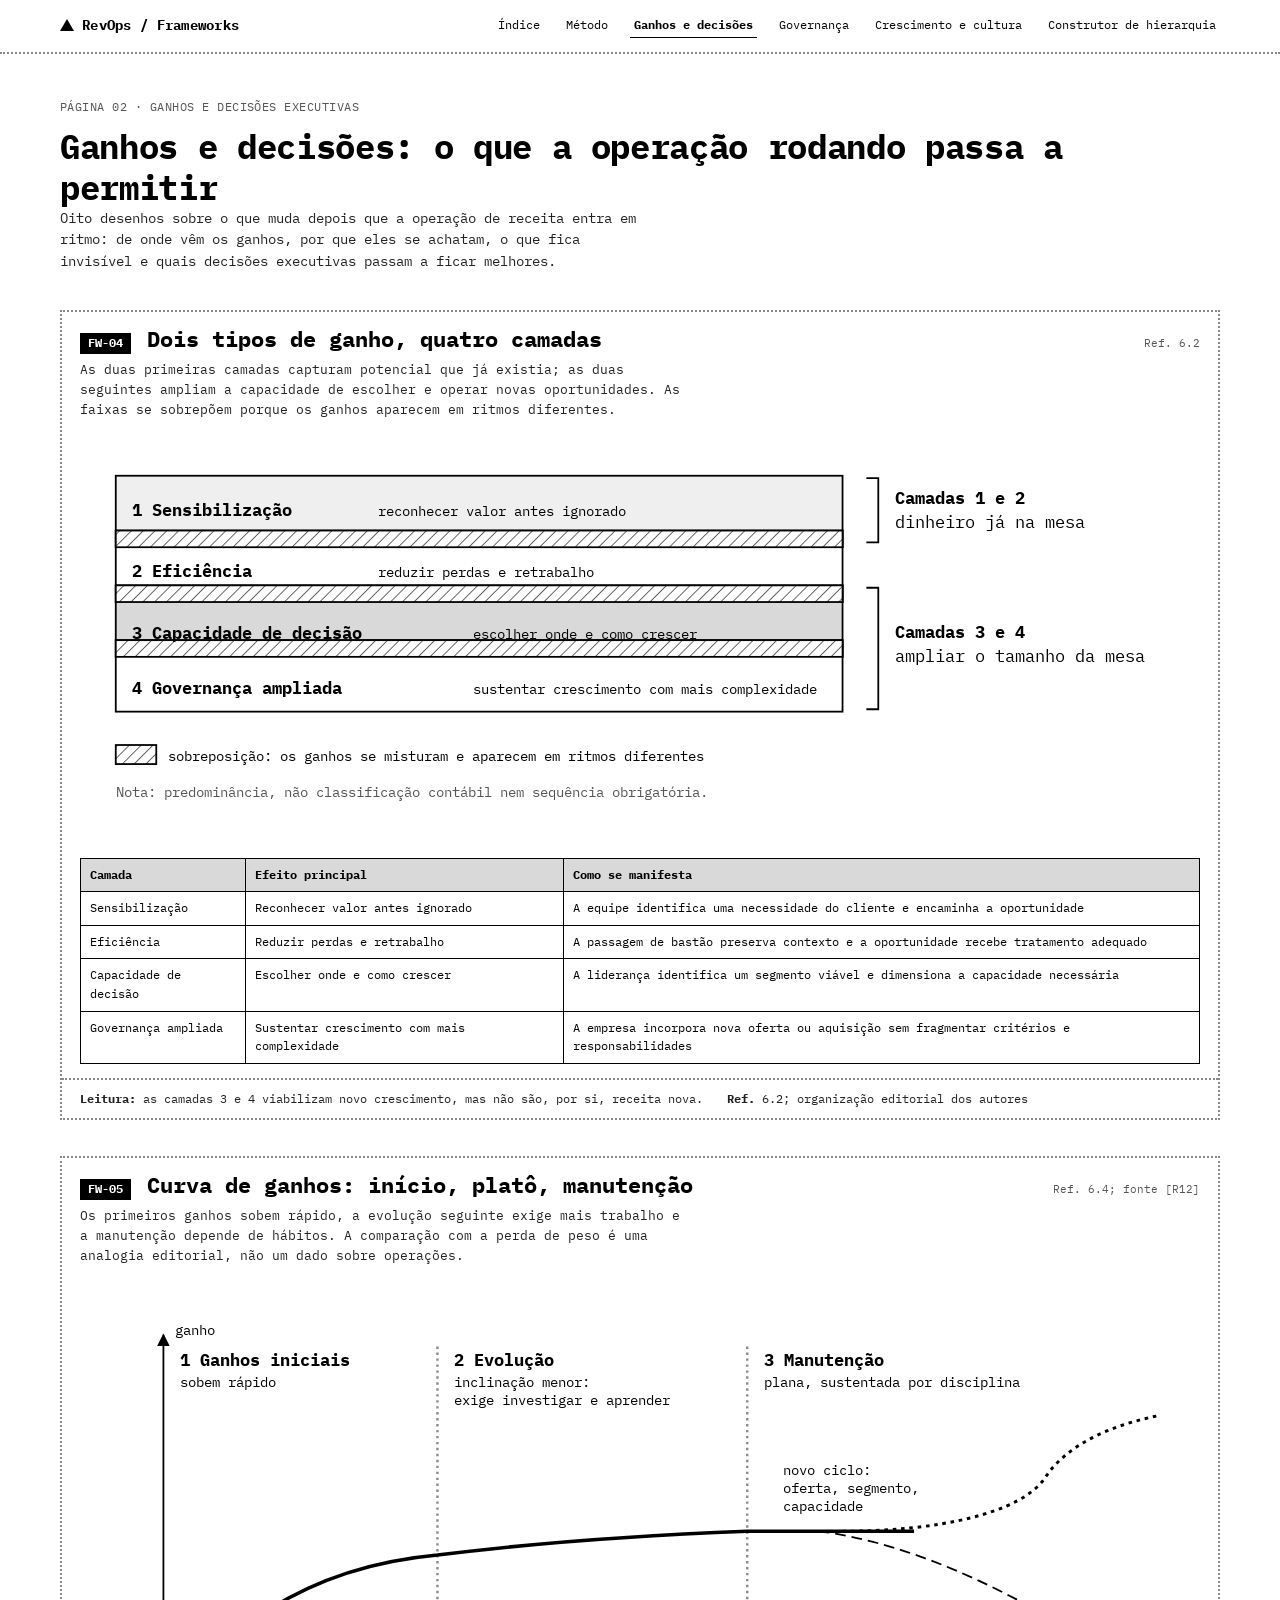
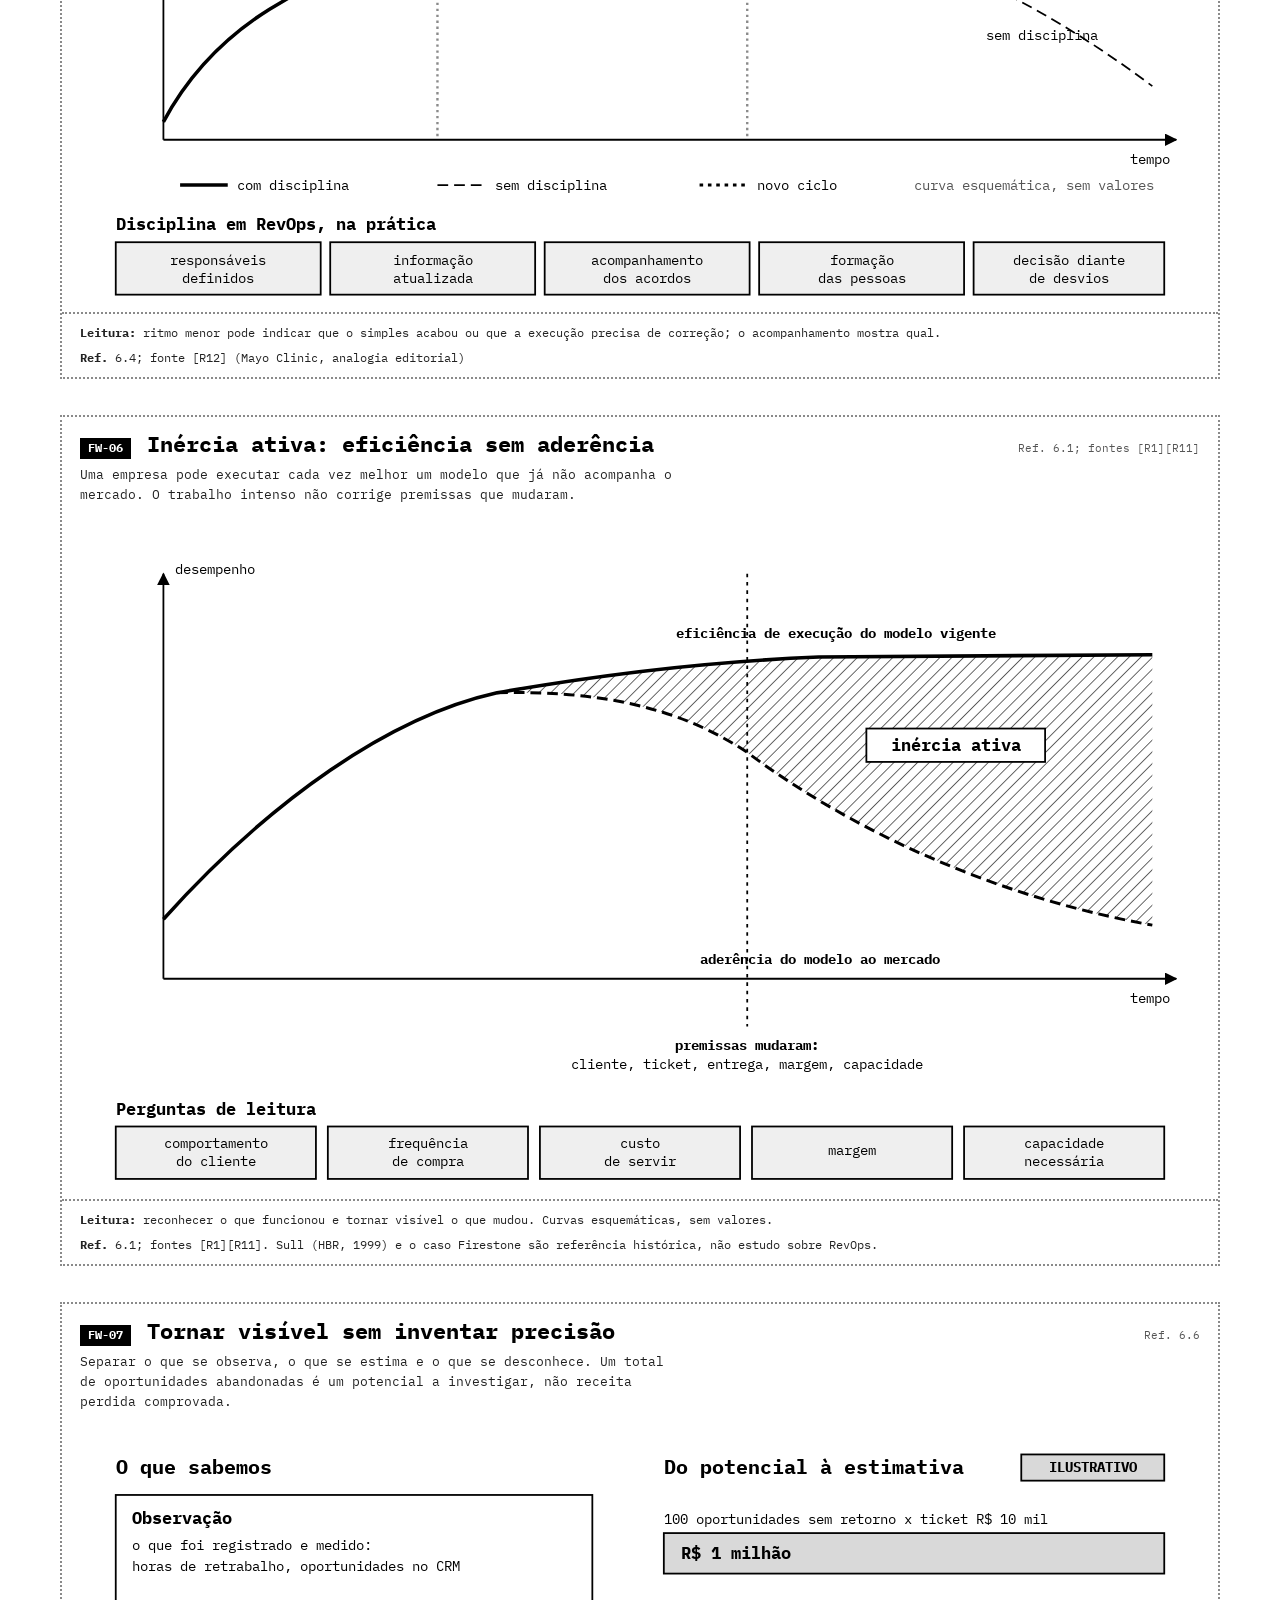
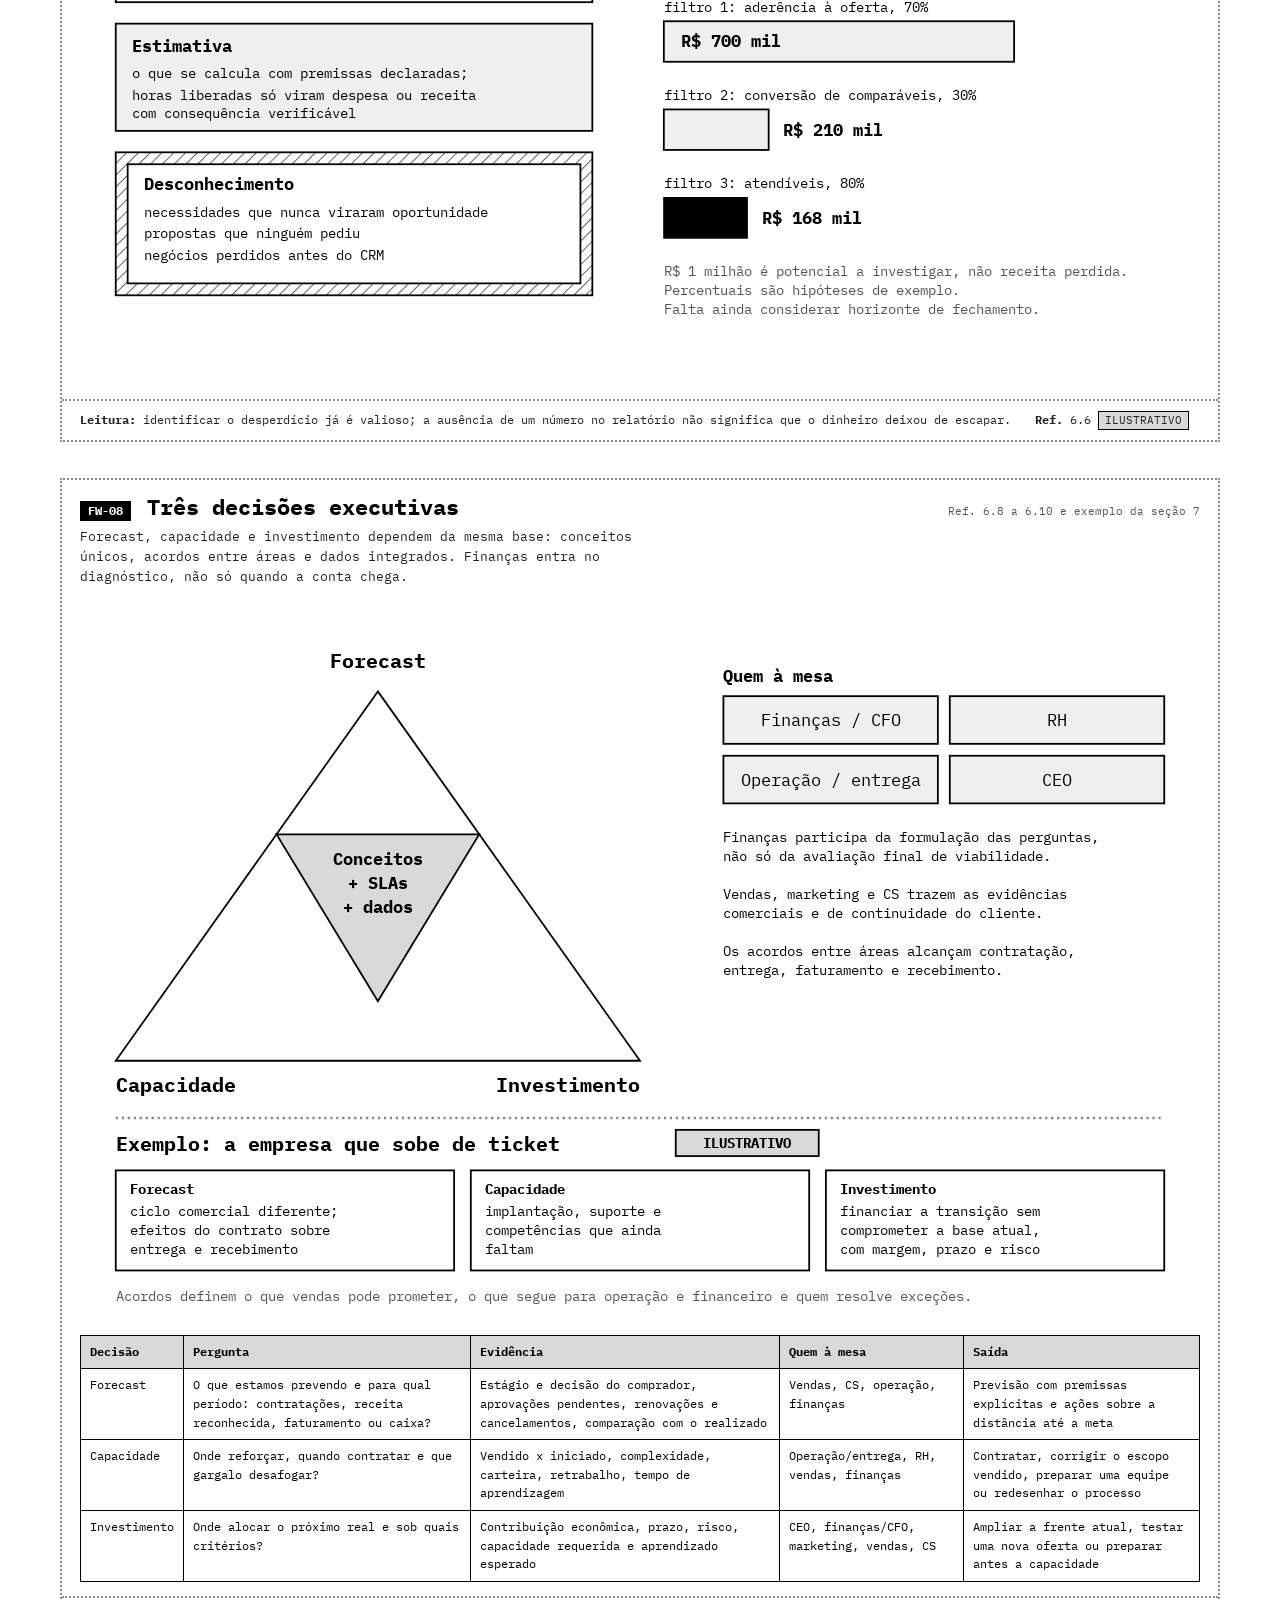
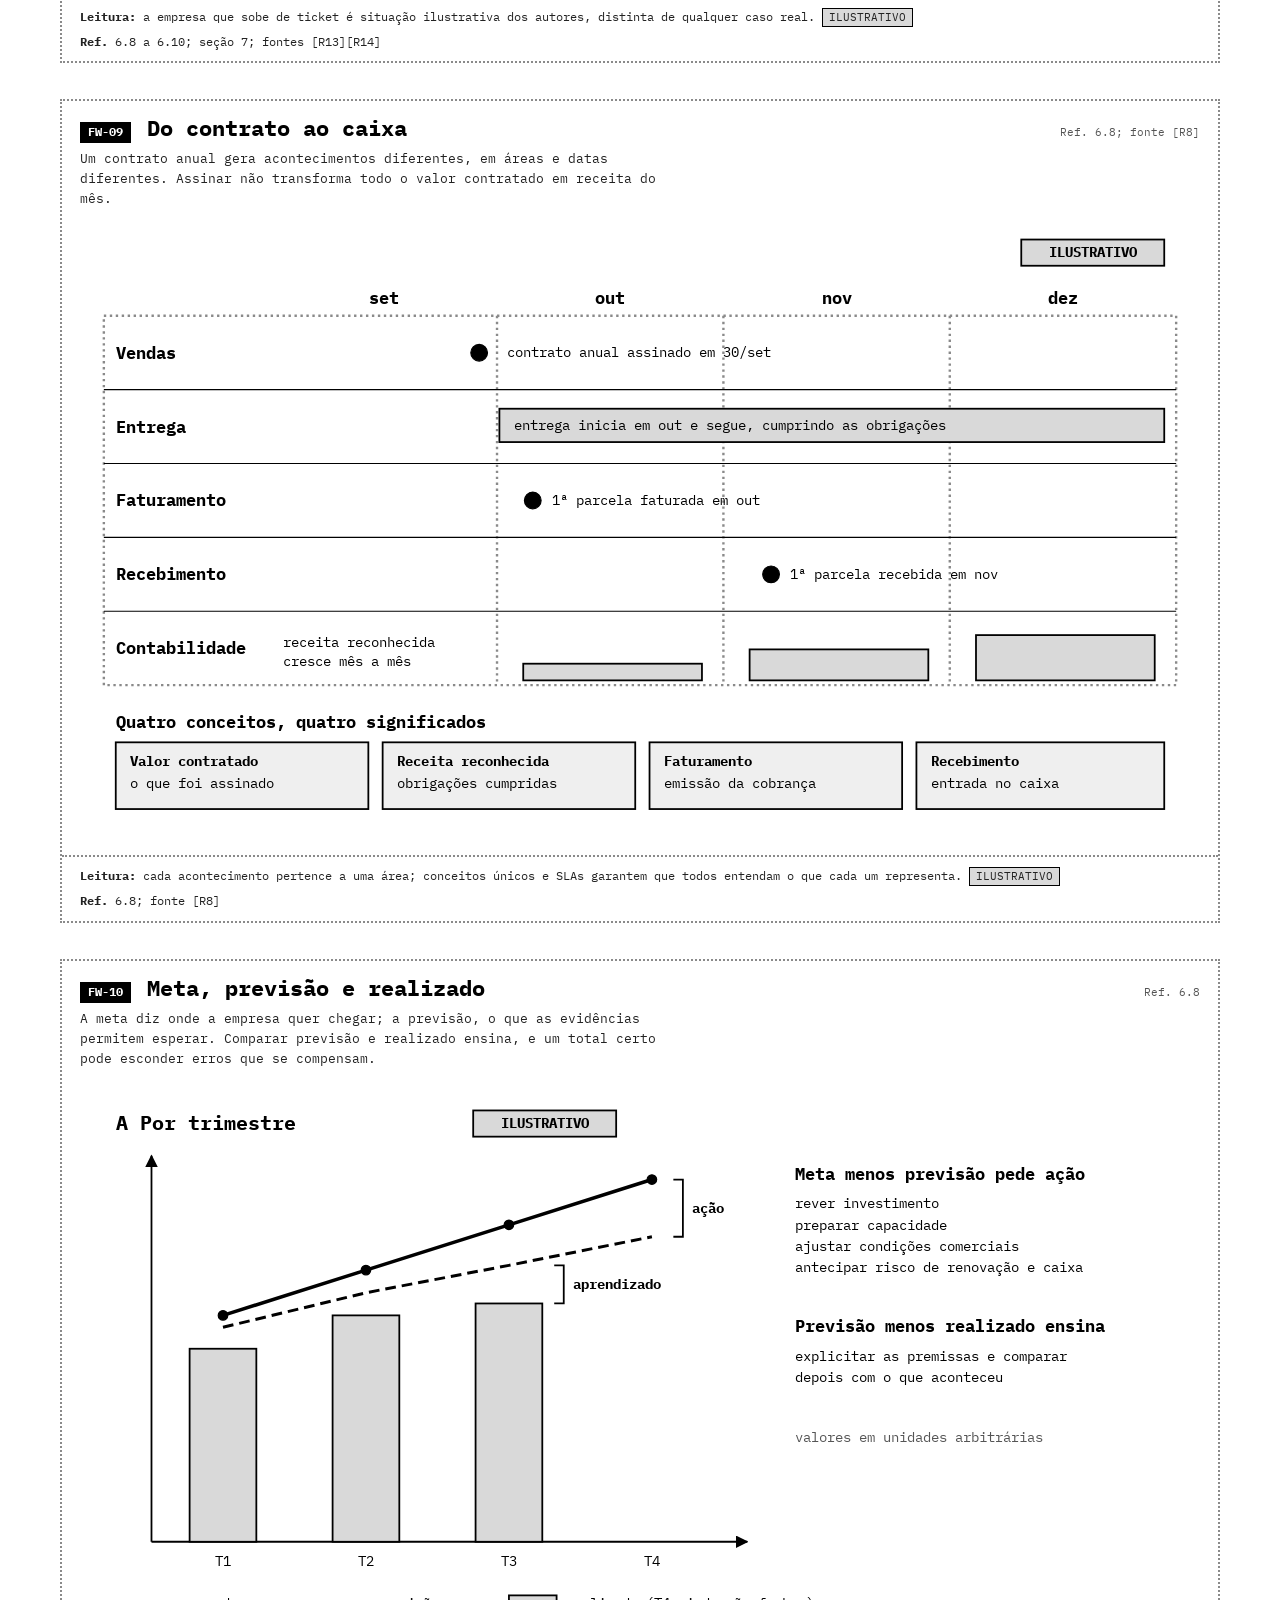
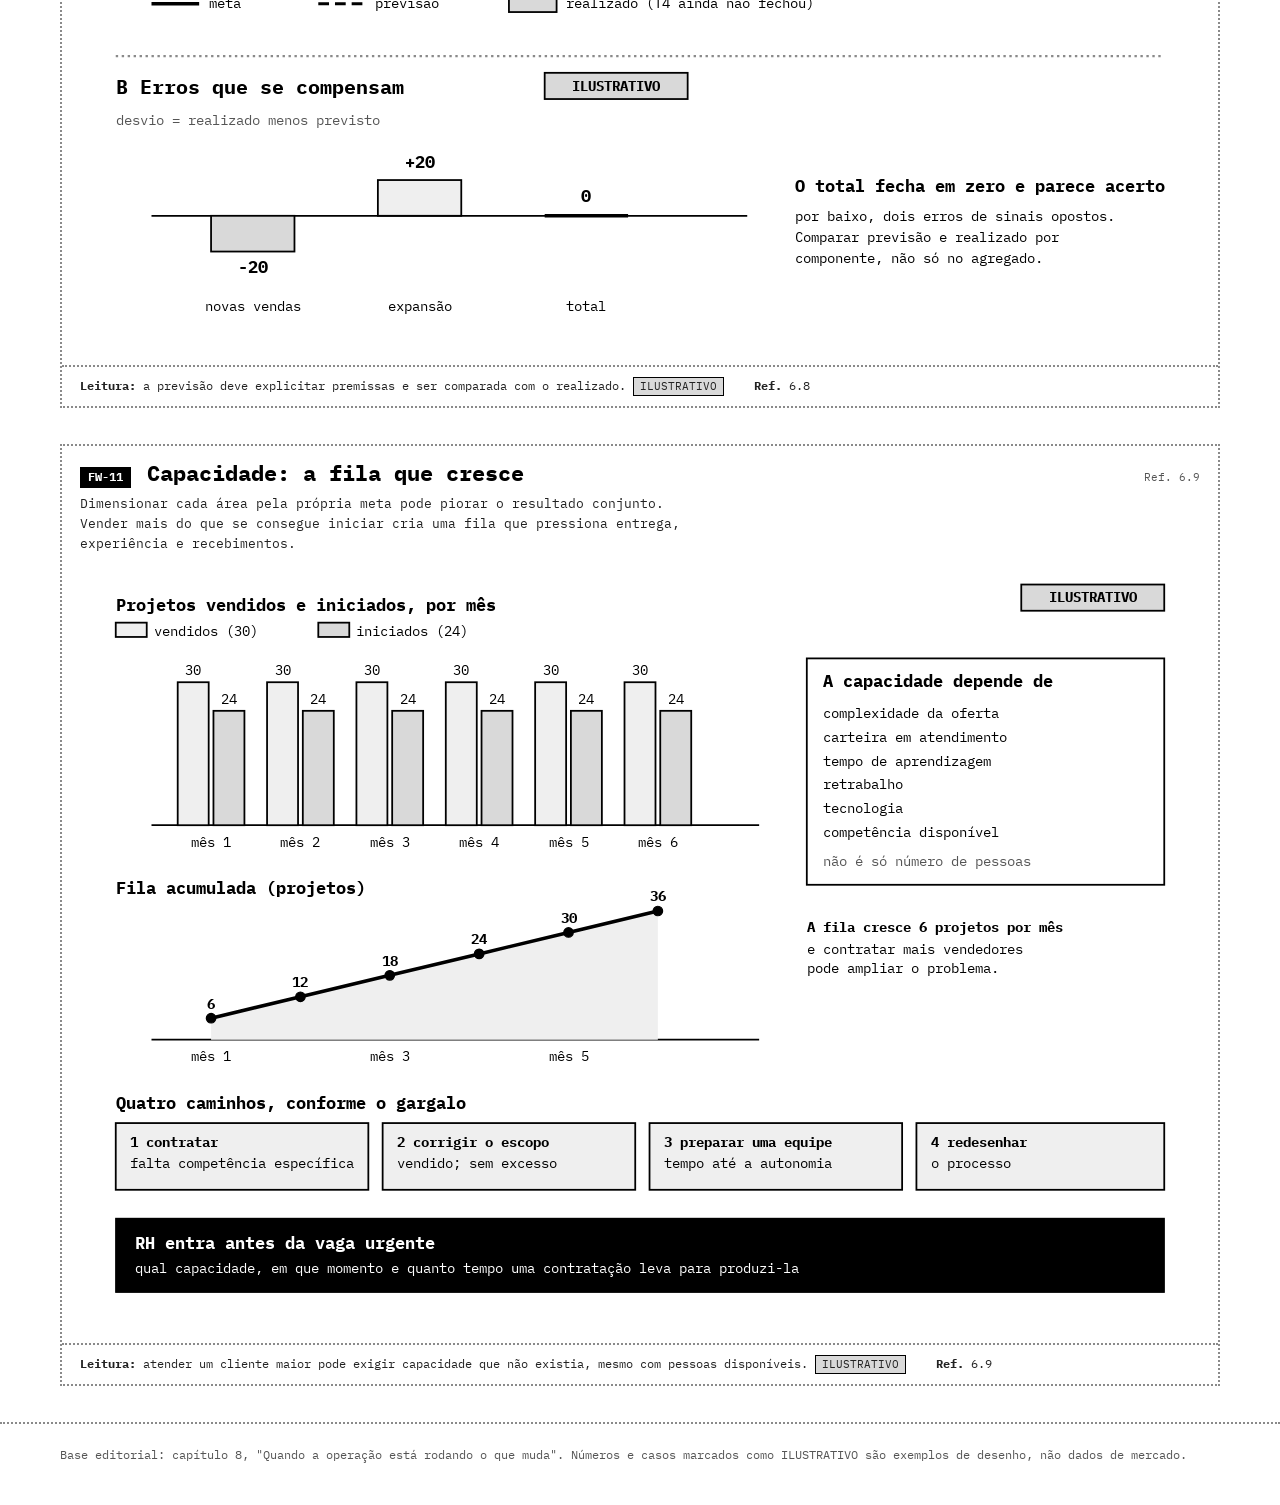
==== ganhos-e-decisoes.html @ c37ae8aa "Atualiza pagina de crescimento e cultura (WIP) Co-Authored-By: Claude Sonnet 5.5 <noreply@anthropic." ====
<!doctype html>
<html lang="pt-BR">
<head>
<meta charset="utf-8">
<meta name="viewport" content="width=device-width,initial-scale=1">
<title>Ganhos e decisões</title>
<link rel="preconnect" href="https://fonts.googleapis.com">
<link href="https://fonts.googleapis.com/css2?family=IBM+Plex+Mono:wght@400;700&display=swap" rel="stylesheet">
<link rel="stylesheet" href="assets/ds.css">
</head>
<body>
<main class="wrap">
  <section class="hero">
    <div class="kicker">PÁGINA 02 · GANHOS E DECISÕES EXECUTIVAS</div>
    <h1>Ganhos e decisões: o que a operação rodando passa a permitir</h1>
    <p>Oito desenhos sobre o que muda depois que a operação de receita entra em ritmo: de onde vêm os ganhos, por que eles se achatam, o que fica invisível e quais decisões executivas passam a ficar melhores.</p>
  </section>

  <!-- FW-04 -->
  <article class="sheet" id="fw-04">
    <header><span class="code">FW-04</span><h2>Dois tipos de ganho, quatro camadas</h2><span class="src">Ref. 6.2</span></header>
    <p class="lede">As duas primeiras camadas capturam potencial que já existia; as duas seguintes ampliam a capacidade de escolher e operar novas oportunidades. As faixas se sobrepõem porque os ganhos aparecem em ritmos diferentes.</p>
    <div class="fig">
<svg viewBox="0 0 940 340" role="img" aria-label="Quatro faixas horizontais parcialmente sobrepostas: sensibilização, eficiência, capacidade de decisão e governança ampliada, agrupadas em dinheiro já na mesa e ampliar o tamanho da mesa">
  <!-- faixas -->
  <rect class="fl2" x="30" y="30" width="610" height="60"/>
  <rect class="fp" x="30" y="76" width="610" height="60"/>
  <rect class="fl" x="30" y="122" width="610" height="60"/>
  <rect class="fp" x="30" y="168" width="610" height="60"/>
  <!-- sobreposicoes hachuradas -->
  <rect class="fh" x="30" y="76" width="610" height="14"/>
  <rect class="fh" x="30" y="122" width="610" height="14"/>
  <rect class="fh" x="30" y="168" width="610" height="14"/>
  <!-- textos -->
  <text class="t tb" x="44" y="64">1 Sensibilização</text>
  <text class="ts" x="250" y="64">reconhecer valor antes ignorado</text>
  <text class="t tb" x="44" y="115">2 Eficiência</text>
  <text class="ts" x="250" y="115">reduzir perdas e retrabalho</text>
  <text class="t tb" x="44" y="167">3 Capacidade de decisão</text>
  <text class="ts" x="250" y="167" style="display:none"></text>
  <text class="ts" x="44" y="167" style="display:none"></text>
  <text class="t tb" x="44" y="213">4 Governança ampliada</text>
  <!-- descricoes 3 e 4 em segunda coluna -->
  <text class="ts" x="330" y="167">escolher onde e como crescer</text>
  <text class="ts" x="330" y="213">sustentar crescimento com mais complexidade</text>
  <!-- chaves -->
  <path class="ln" d="M660 32 L670 32 L670 86 L660 86"/>
  <text class="t tb" x="684" y="54">Camadas 1 e 2</text>
  <text class="t" x="684" y="74">dinheiro já na mesa</text>
  <path class="ln" d="M660 124 L670 124 L670 226 L660 226"/>
  <text class="t tb" x="684" y="166">Camadas 3 e 4</text>
  <text class="t" x="684" y="186">ampliar o tamanho da mesa</text>
  <!-- legenda -->
  <rect class="fh" x="30" y="256" width="34" height="16"/>
  <text class="ts" x="74" y="269">sobreposição: os ganhos se misturam e aparecem em ritmos diferentes</text>
  <text class="ts tm" x="30" y="300">Nota: predominância, não classificação contábil nem sequência obrigatória.</text>
</svg>
    </div>
    <div class="tbl">
      <table class="spec">
        <tr><th>Camada</th><th>Efeito principal</th><th>Como se manifesta</th></tr>
        <tr><td>Sensibilização</td><td>Reconhecer valor antes ignorado</td><td>A equipe identifica uma necessidade do cliente e encaminha a oportunidade</td></tr>
        <tr><td>Eficiência</td><td>Reduzir perdas e retrabalho</td><td>A passagem de bastão preserva contexto e a oportunidade recebe tratamento adequado</td></tr>
        <tr><td>Capacidade de decisão</td><td>Escolher onde e como crescer</td><td>A liderança identifica um segmento viável e dimensiona a capacidade necessária</td></tr>
        <tr><td>Governança ampliada</td><td>Sustentar crescimento com mais complexidade</td><td>A empresa incorpora nova oferta ou aquisição sem fragmentar critérios e responsabilidades</td></tr>
      </table>
    </div>
    <footer><span><b>Leitura:</b> as camadas 3 e 4 viabilizam novo crescimento, mas não são, por si, receita nova.</span><span><b>Ref.</b> 6.2; organização editorial dos autores</span></footer>
  </article>

  <!-- FW-05 -->
  <article class="sheet" id="fw-05">
    <header><span class="code">FW-05</span><h2>Curva de ganhos: início, platô, manutenção</h2><span class="src">Ref. 6.4; fonte [R12]</span></header>
    <p class="lede">Os primeiros ganhos sobem rápido, a evolução seguinte exige mais trabalho e a manutenção depende de hábitos. A comparação com a perda de peso é uma analogia editorial, não um dado sobre operações.</p>
    <div class="fig">
<svg viewBox="0 0 940 520" role="img" aria-label="Curva de ganhos em três zonas: ganhos iniciais sobem rápido, evolução com inclinação menor e manutenção plana; linha tracejada de queda sem disciplina e curva pontilhada de novo ciclo">
  <!-- eixos -->
  <path class="ln" d="M70 380 L70 40" marker-end="url(#ah)"/>
  <path class="ln" d="M70 380 L920 380" marker-end="url(#ah)"/>
  <text class="ts" x="80" y="40">ganho</text>
  <text class="ts" x="915" y="400" text-anchor="end">tempo</text>
  <!-- zonas -->
  <line class="lg" x1="300" y1="50" x2="300" y2="380"/>
  <line class="lg" x1="560" y1="50" x2="560" y2="380"/>
  <text class="t tb" x="84" y="66">1 Ganhos iniciais</text>
  <text class="ts" x="84" y="84">sobem rápido</text>
  <text class="t tb" x="314" y="66">2 Evolução</text>
  <text class="ts" x="314" y="84">inclinação menor:</text>
  <text class="ts" x="314" y="99">exige investigar e aprender</text>
  <text class="t tb" x="574" y="66">3 Manutenção</text>
  <text class="ts" x="574" y="84">plana, sustentada por disciplina</text>
  <!-- curva principal -->
  <path class="lb" d="M70 365 C110 290 190 235 300 225 C380 215 480 208 560 205 L700 205"/>
  <!-- sem disciplina -->
  <path class="ln" style="stroke-dasharray:9 5" d="M620 205 C700 215 800 260 900 335"/>
  <text class="ts" x="760" y="296">sem disciplina</text>
  <!-- novo ciclo -->
  <path class="ld" style="stroke-width:2.5" d="M640 205 C720 205 790 190 810 160 C830 130 870 115 905 108"/>
  <text class="ts" x="590" y="158">novo ciclo:</text>
  <text class="ts" x="590" y="173">oferta, segmento,</text>
  <text class="ts" x="590" y="188">capacidade</text>
  <!-- legenda tracos -->
  <line class="lb" x1="84" y1="418" x2="124" y2="418"/><text class="ts" x="132" y="422">com disciplina</text>
  <line class="ln" style="stroke-dasharray:9 5" x1="300" y1="418" x2="340" y2="418"/><text class="ts" x="348" y="422">sem disciplina</text>
  <line class="ld" style="stroke-width:2.5" x1="520" y1="418" x2="560" y2="418"/><text class="ts" x="568" y="422">novo ciclo</text>
  <text class="ts tm" x="700" y="422">curva esquemática, sem valores</text>
  <!-- disciplina -->
  <text class="t tb" x="30" y="456">Disciplina em RevOps, na prática</text>
  <rect class="fl2" x="30" y="466" width="172" height="44"/>
  <text class="ts" x="116" y="485" text-anchor="middle">responsáveis</text><text class="ts" x="116" y="500" text-anchor="middle">definidos</text>
  <rect class="fl2" x="210" y="466" width="172" height="44"/>
  <text class="ts" x="296" y="485" text-anchor="middle">informação</text><text class="ts" x="296" y="500" text-anchor="middle">atualizada</text>
  <rect class="fl2" x="390" y="466" width="172" height="44"/>
  <text class="ts" x="476" y="485" text-anchor="middle">acompanhamento</text><text class="ts" x="476" y="500" text-anchor="middle">dos acordos</text>
  <rect class="fl2" x="570" y="466" width="172" height="44"/>
  <text class="ts" x="656" y="485" text-anchor="middle">formação</text><text class="ts" x="656" y="500" text-anchor="middle">das pessoas</text>
  <rect class="fl2" x="750" y="466" width="160" height="44"/>
  <text class="ts" x="830" y="485" text-anchor="middle">decisão diante</text><text class="ts" x="830" y="500" text-anchor="middle">de desvios</text>
</svg>
    </div>
    <footer><span><b>Leitura:</b> ritmo menor pode indicar que o simples acabou ou que a execução precisa de correção; o acompanhamento mostra qual.</span><span><b>Ref.</b> 6.4; fonte [R12] (Mayo Clinic, analogia editorial)</span></footer>
  </article>

  <!-- FW-06 -->
  <article class="sheet" id="fw-06">
    <header><span class="code">FW-06</span><h2>Inércia ativa: eficiência sem aderência</h2><span class="src">Ref. 6.1; fontes [R1][R11]</span></header>
    <p class="lede">Uma empresa pode executar cada vez melhor um modelo que já não acompanha o mercado. O trabalho intenso não corrige premissas que mudaram.</p>
    <div class="fig">
<svg viewBox="0 0 940 560" role="img" aria-label="Duas curvas no tempo: eficiência de execução sobe e estabiliza, aderência ao mercado sobe e depois cai; a área entre elas, hachurada, é a inércia ativa">
  <path class="ln" d="M70 380 L70 40" marker-end="url(#ah)"/>
  <path class="ln" d="M70 380 L920 380" marker-end="url(#ah)"/>
  <text class="ts" x="80" y="40">desempenho</text>
  <text class="ts" x="915" y="400" text-anchor="end">tempo</text>
  <!-- area hachurada -->
  <path class="fh" style="stroke:none" d="M350 140 C430 126 520 114 620 110 L900 108 L900 335 C760 310 640 250 560 190 C500 150 430 138 350 140 Z"/>
  <!-- curvas -->
  <path class="lb" d="M70 330 C160 230 260 160 350 140 C430 126 520 114 620 110 L900 108"/>
  <path class="ln" style="stroke-dasharray:9 5;stroke-width:2.5" d="M350 140 C430 138 500 150 560 190 C640 250 760 310 900 335"/>
  <!-- rotulos -->
  <text class="ts tb" x="500" y="94">eficiência de execução do modelo vigente</text>
  <text class="ts tb" x="520" y="368">aderência do modelo ao mercado</text>
  <rect class="fp" x="660" y="170" width="150" height="28"/>
  <text class="t tb" x="735" y="189" text-anchor="middle">inércia ativa</text>
  <!-- marca -->
  <line class="ld" x1="560" y1="40" x2="560" y2="420"/>
  <text class="ts tb" x="560" y="440" text-anchor="middle">premissas mudaram:</text>
  <text class="ts" x="560" y="456" text-anchor="middle">cliente, ticket, entrega, margem, capacidade</text>
  <!-- perguntas -->
  <text class="t tb" x="30" y="494">Perguntas de leitura</text>
  <rect class="fl2" x="30" y="504" width="168" height="44"/>
  <text class="ts" x="114" y="522" text-anchor="middle">comportamento</text><text class="ts" x="114" y="537" text-anchor="middle">do cliente</text>
  <rect class="fl2" x="208" y="504" width="168" height="44"/>
  <text class="ts" x="292" y="522" text-anchor="middle">frequência</text><text class="ts" x="292" y="537" text-anchor="middle">de compra</text>
  <rect class="fl2" x="386" y="504" width="168" height="44"/>
  <text class="ts" x="470" y="522" text-anchor="middle">custo</text><text class="ts" x="470" y="537" text-anchor="middle">de servir</text>
  <rect class="fl2" x="564" y="504" width="168" height="44"/>
  <text class="ts" x="648" y="528" text-anchor="middle">margem</text>
  <rect class="fl2" x="742" y="504" width="168" height="44"/>
  <text class="ts" x="826" y="522" text-anchor="middle">capacidade</text><text class="ts" x="826" y="537" text-anchor="middle">necessária</text>
</svg>
    </div>
    <footer><span><b>Leitura:</b> reconhecer o que funcionou e tornar visível o que mudou. Curvas esquemáticas, sem valores.</span><span><b>Ref.</b> 6.1; fontes [R1][R11]. Sull (HBR, 1999) e o caso Firestone são referência histórica, não estudo sobre RevOps.</span></footer>
  </article>

  <!-- FW-07 -->
  <article class="sheet" id="fw-07">
    <header><span class="code">FW-07</span><h2>Tornar visível sem inventar precisão</h2><span class="src">Ref. 6.6</span></header>
    <p class="lede">Separar o que se observa, o que se estima e o que se desconhece. Um total de oportunidades abandonadas é um potencial a investigar, não receita perdida comprovada.</p>
    <div class="fig">
<svg viewBox="0 0 940 470" role="img" aria-label="Três blocos: observação, estimativa e desconhecimento hachurado; ao lado, funil ilustrativo de R$ 1 milhão a R$ 168 mil com três filtros">
  <text class="tt" x="30" y="34">O que sabemos</text>
  <rect class="fp" x="30" y="52" width="400" height="90"/>
  <text class="t tb" x="44" y="76">Observação</text>
  <text class="ts" x="44" y="98">o que foi registrado e medido:</text>
  <text class="ts" x="44" y="116">horas de retrabalho, oportunidades no CRM</text>
  <rect class="fl2" x="30" y="160" width="400" height="90"/>
  <text class="t tb" x="44" y="184">Estimativa</text>
  <text class="ts" x="44" y="206">o que se calcula com premissas declaradas;</text>
  <text class="ts" x="44" y="224">horas liberadas só viram despesa ou receita</text>
  <text class="ts" x="44" y="239">com consequência verificável</text>
  <rect class="fh" x="30" y="268" width="400" height="120"/>
  <rect class="fp" x="40" y="278" width="380" height="100"/>
  <text class="t tb" x="54" y="300">Desconhecimento</text>
  <text class="ts" x="54" y="322">necessidades que nunca viraram oportunidade</text>
  <text class="ts" x="54" y="340">propostas que ninguém pediu</text>
  <text class="ts" x="54" y="358">negócios perdidos antes do CRM</text>
  <!-- funil -->
  <text class="tt" x="490" y="34">Do potencial à estimativa</text>
  <rect class="fl" x="790" y="18" width="120" height="22"/>
  <text class="ts tb" x="850" y="33" text-anchor="middle">ILUSTRATIVO</text>
  <text class="ts" x="490" y="76">100 oportunidades sem retorno x ticket R$ 10 mil</text>
  <rect class="fl" x="490" y="84" width="420" height="34"/>
  <text class="t tb" x="504" y="106">R$ 1 milhão</text>
  <text class="ts" x="490" y="150">filtro 1: aderência à oferta, 70%</text>
  <rect class="fl2" x="490" y="158" width="294" height="34"/>
  <text class="t tb" x="504" y="180">R$ 700 mil</text>
  <text class="ts" x="490" y="224">filtro 2: conversão de comparáveis, 30%</text>
  <rect class="fl2" x="490" y="232" width="88" height="34"/>
  <text class="t tb" x="590" y="254">R$ 210 mil</text>
  <text class="ts" x="490" y="298">filtro 3: atendíveis, 80%</text>
  <rect class="fk" x="490" y="306" width="70" height="34"/>
  <text class="t tb" x="572" y="328">R$ 168 mil</text>
  <text class="ts tm" x="490" y="372">R$ 1 milhão é potencial a investigar, não receita perdida.</text>
  <text class="ts tm" x="490" y="388">Percentuais são hipóteses de exemplo.</text>
  <text class="ts tm" x="490" y="404">Falta ainda considerar horizonte de fechamento.</text>
</svg>
    </div>
    <footer><span><b>Leitura:</b> identificar o desperdício já é valioso; a ausência de um número no relatório não significa que o dinheiro deixou de escapar.</span><span><b>Ref.</b> 6.6 <span class="tag fill">ILUSTRATIVO</span></span></footer>
  </article>

  <!-- FW-08 -->
  <article class="sheet" id="fw-08">
    <header><span class="code">FW-08</span><h2>Três decisões executivas</h2><span class="src">Ref. 6.8 a 6.10 e exemplo da seção 7</span></header>
    <p class="lede">Forecast, capacidade e investimento dependem da mesma base: conceitos únicos, acordos entre áreas e dados integrados. Finanças entra no diagnóstico, não só quando a conta chega.</p>
    <div class="fig">
<svg viewBox="0 0 940 600" role="img" aria-label="Triângulo com vértices Forecast, Capacidade e Investimento, triângulo invertido central Conceitos, SLAs e dados; quem à mesa; exemplo ilustrativo de empresa que sobe de ticket">
  <polygon class="fp" points="250,70 30,380 470,380"/>
  <polygon class="fl" points="165,190 335,190 250,330"/>
  <text class="t tb" x="250" y="216" text-anchor="middle">Conceitos</text>
  <text class="t tb" x="250" y="236" text-anchor="middle">+ SLAs</text>
  <text class="t tb" x="250" y="256" text-anchor="middle">+ dados</text>
  <text class="tt" x="250" y="50" text-anchor="middle">Forecast</text>
  <text class="tt" x="30" y="406">Capacidade</text>
  <text class="tt" x="470" y="406" text-anchor="end">Investimento</text>
  <!-- quem a mesa -->
  <text class="t tb" x="540" y="62">Quem à mesa</text>
  <rect class="fl2" x="540" y="74" width="180" height="40"/>
  <text class="t" x="630" y="99" text-anchor="middle">Finanças / CFO</text>
  <rect class="fl2" x="730" y="74" width="180" height="40"/>
  <text class="t" x="820" y="99" text-anchor="middle">RH</text>
  <rect class="fl2" x="540" y="124" width="180" height="40"/>
  <text class="t" x="630" y="149" text-anchor="middle">Operação / entrega</text>
  <rect class="fl2" x="730" y="124" width="180" height="40"/>
  <text class="t" x="820" y="149" text-anchor="middle">CEO</text>
  <text class="ts" x="540" y="196">Finanças participa da formulação das perguntas,</text>
  <text class="ts" x="540" y="212">não só da avaliação final de viabilidade.</text>
  <text class="ts" x="540" y="244">Vendas, marketing e CS trazem as evidências</text>
  <text class="ts" x="540" y="260">comerciais e de continuidade do cliente.</text>
  <text class="ts" x="540" y="292">Os acordos entre áreas alcançam contratação,</text>
  <text class="ts" x="540" y="308">entrega, faturamento e recebimento.</text>
  <!-- exemplo -->
  <line class="lg" x1="30" y1="428" x2="910" y2="428"/>
  <text class="tt" x="30" y="456">Exemplo: a empresa que sobe de ticket</text>
  <rect class="fl" x="500" y="438" width="120" height="22"/>
  <text class="ts tb" x="560" y="453" text-anchor="middle">ILUSTRATIVO</text>
  <rect class="fp" x="30" y="472" width="284" height="84"/>
  <text class="ts tb" x="42" y="492">Forecast</text>
  <text class="ts" x="42" y="510">ciclo comercial diferente;</text>
  <text class="ts" x="42" y="526">efeitos do contrato sobre</text>
  <text class="ts" x="42" y="542">entrega e recebimento</text>
  <rect class="fp" x="328" y="472" width="284" height="84"/>
  <text class="ts tb" x="340" y="492">Capacidade</text>
  <text class="ts" x="340" y="510">implantação, suporte e</text>
  <text class="ts" x="340" y="526">competências que ainda</text>
  <text class="ts" x="340" y="542">faltam</text>
  <rect class="fp" x="626" y="472" width="284" height="84"/>
  <text class="ts tb" x="638" y="492">Investimento</text>
  <text class="ts" x="638" y="510">financiar a transição sem</text>
  <text class="ts" x="638" y="526">comprometer a base atual,</text>
  <text class="ts" x="638" y="542">com margem, prazo e risco</text>
  <text class="ts tm" x="30" y="582">Acordos definem o que vendas pode prometer, o que segue para operação e financeiro e quem resolve exceções.</text>
</svg>
    </div>
    <div class="tbl">
      <table class="spec">
        <tr><th>Decisão</th><th>Pergunta</th><th>Evidência</th><th>Quem à mesa</th><th>Saída</th></tr>
        <tr><td>Forecast</td><td>O que estamos prevendo e para qual período: contratações, receita reconhecida, faturamento ou caixa?</td><td>Estágio e decisão do comprador, aprovações pendentes, renovações e cancelamentos, comparação com o realizado</td><td>Vendas, CS, operação, finanças</td><td>Previsão com premissas explícitas e ações sobre a distância até a meta</td></tr>
        <tr><td>Capacidade</td><td>Onde reforçar, quando contratar e que gargalo desafogar?</td><td>Vendido x iniciado, complexidade, carteira, retrabalho, tempo de aprendizagem</td><td>Operação/entrega, RH, vendas, finanças</td><td>Contratar, corrigir o escopo vendido, preparar uma equipe ou redesenhar o processo</td></tr>
        <tr><td>Investimento</td><td>Onde alocar o próximo real e sob quais critérios?</td><td>Contribuição econômica, prazo, risco, capacidade requerida e aprendizado esperado</td><td>CEO, finanças/CFO, marketing, vendas, CS</td><td>Ampliar a frente atual, testar uma nova oferta ou preparar antes a capacidade</td></tr>
      </table>
    </div>
    <footer><span><b>Leitura:</b> a empresa que sobe de ticket é situação ilustrativa dos autores, distinta de qualquer caso real. <span class="tag fill">ILUSTRATIVO</span></span><span><b>Ref.</b> 6.8 a 6.10; seção 7; fontes [R13][R14]</span></footer>
  </article>

  <!-- FW-09 -->
  <article class="sheet" id="fw-09">
    <header><span class="code">FW-09</span><h2>Do contrato ao caixa</h2><span class="src">Ref. 6.8; fonte [R8]</span></header>
    <p class="lede">Um contrato anual gera acontecimentos diferentes, em áreas e datas diferentes. Assinar não transforma todo o valor contratado em receita do mês.</p>
    <div class="fig">
<svg viewBox="0 0 940 520" role="img" aria-label="Linha do tempo de setembro a dezembro com cinco raias: vendas, entrega, faturamento, recebimento e contabilidade, para um contrato anual assinado em 30 de setembro">
  <rect class="fl" x="790" y="8" width="120" height="22"/>
  <text class="ts tb" x="850" y="23" text-anchor="middle">ILUSTRATIVO</text>
  <!-- meses -->
  <text class="t tb" x="255" y="62" text-anchor="middle">set</text>
  <text class="t tb" x="445" y="62" text-anchor="middle">out</text>
  <text class="t tb" x="635" y="62" text-anchor="middle">nov</text>
  <text class="t tb" x="825" y="62" text-anchor="middle">dez</text>
  <line class="lg" x1="350" y1="72" x2="350" y2="382"/>
  <line class="lg" x1="540" y1="72" x2="540" y2="382"/>
  <line class="lg" x1="730" y1="72" x2="730" y2="382"/>
  <!-- raias -->
  <rect class="frame" x="20" y="72" width="900" height="310"/>
  <line class="lt" x1="20" y1="134" x2="920" y2="134"/>
  <line class="lt" x1="20" y1="196" x2="920" y2="196"/>
  <line class="lt" x1="20" y1="258" x2="920" y2="258"/>
  <line class="lt" x1="20" y1="320" x2="920" y2="320"/>
  <text class="t tb" x="30" y="108">Vendas</text>
  <text class="t tb" x="30" y="170">Entrega</text>
  <text class="t tb" x="30" y="232">Faturamento</text>
  <text class="t tb" x="30" y="294">Recebimento</text>
  <text class="t tb" x="30" y="356">Contabilidade</text>
  <!-- vendas -->
  <circle class="fk" cx="335" cy="103" r="7"/>
  <text class="ts" x="350" y="107" style="display:none"></text>
  <text class="ts" x="352" y="107" dx="6">contrato anual assinado em 30/set</text>
  <!-- entrega -->
  <rect class="fl" x="352" y="150" width="558" height="28"/>
  <text class="ts" x="364" y="168">entrega inicia em out e segue, cumprindo as obrigações</text>
  <!-- faturamento -->
  <circle class="fk" cx="380" cy="227" r="7"/>
  <text class="ts" x="396" y="231">1ª parcela faturada em out</text>
  <!-- recebimento -->
  <circle class="fk" cx="580" cy="289" r="7"/>
  <text class="ts" x="596" y="293">1ª parcela recebida em nov</text>
  <!-- contabilidade -->
  <rect class="fl" x="372" y="364" width="150" height="14"/>
  <rect class="fl" x="562" y="352" width="150" height="26"/>
  <rect class="fl" x="752" y="340" width="150" height="38"/>
  <text class="ts" x="170" y="350">receita reconhecida</text>
  <text class="ts" x="170" y="366">cresce mês a mês</text>
  <!-- conceitos -->
  <text class="t tb" x="30" y="418">Quatro conceitos, quatro significados</text>
  <rect class="fl2" x="30" y="430" width="212" height="56"/>
  <text class="ts tb" x="42" y="450">Valor contratado</text>
  <text class="ts" x="42" y="468">o que foi assinado</text>
  <rect class="fl2" x="254" y="430" width="212" height="56"/>
  <text class="ts tb" x="266" y="450">Receita reconhecida</text>
  <text class="ts" x="266" y="468">obrigações cumpridas</text>
  <rect class="fl2" x="478" y="430" width="212" height="56"/>
  <text class="ts tb" x="490" y="450">Faturamento</text>
  <text class="ts" x="490" y="468">emissão da cobrança</text>
  <rect class="fl2" x="702" y="430" width="208" height="56"/>
  <text class="ts tb" x="714" y="450">Recebimento</text>
  <text class="ts" x="714" y="468">entrada no caixa</text>
</svg>
    </div>
    <footer><span><b>Leitura:</b> cada acontecimento pertence a uma área; conceitos únicos e SLAs garantem que todos entendam o que cada um representa. <span class="tag fill">ILUSTRATIVO</span></span><span><b>Ref.</b> 6.8; fonte [R8]</span></footer>
  </article>

  <!-- FW-10 -->
  <article class="sheet" id="fw-10">
    <header><span class="code">FW-10</span><h2>Meta, previsão e realizado</h2><span class="src">Ref. 6.8</span></header>
    <p class="lede">A meta diz onde a empresa quer chegar; a previsão, o que as evidências permitem esperar. Comparar previsão e realizado ensina, e um total certo pode esconder erros que se compensam.</p>
    <div class="fig">
<svg viewBox="0 0 940 730" role="img" aria-label="Painel A: meta, previsão e realizado por trimestre, com ações na distância entre meta e previsão e aprendizado entre previsão e realizado. Painel B: erros de novas vendas e expansão que se compensam e somam zero">
  <text class="tt" x="30" y="34">A  Por trimestre</text>
  <rect class="fl" x="330" y="18" width="120" height="22"/>
  <text class="ts tb" x="390" y="33" text-anchor="middle">ILUSTRATIVO</text>
  <path class="ln" d="M60 380 L60 56" marker-end="url(#ah)"/>
  <path class="ln" d="M60 380 L560 380" marker-end="url(#ah)"/>
  <!-- realizado -->
  <rect class="fl" x="92" y="218" width="56" height="162"/>
  <rect class="fl" x="212" y="190" width="56" height="190"/>
  <rect class="fl" x="332" y="180" width="56" height="200"/>
  <!-- meta -->
  <polyline class="lb" points="120,190 240,152 360,114 480,76"/>
  <!-- previsao -->
  <polyline class="ln" style="stroke-dasharray:9 5;stroke-width:2.5" points="120,200 240,171 360,148 480,124"/>
  <circle class="fk" cx="120" cy="190" r="4"/><circle class="fk" cx="240" cy="152" r="4"/><circle class="fk" cx="360" cy="114" r="4"/><circle class="fk" cx="480" cy="76" r="4"/>
  <text class="ts" x="120" y="400" text-anchor="middle">T1</text>
  <text class="ts" x="240" y="400" text-anchor="middle">T2</text>
  <text class="ts" x="360" y="400" text-anchor="middle">T3</text>
  <text class="ts" x="480" y="400" text-anchor="middle">T4</text>
  <!-- colchetes -->
  <path class="ln" d="M498 76 L506 76 L506 124 L498 124"/>
  <text class="ts tb" x="514" y="104">ação</text>
  <path class="ln" d="M398 148 L406 148 L406 180 L398 180"/>
  <text class="ts tb" x="414" y="168">aprendizado</text>
  <!-- legenda -->
  <line class="lb" x1="60" y1="432" x2="100" y2="432"/><text class="ts" x="108" y="436">meta</text>
  <line class="ln" style="stroke-dasharray:9 5;stroke-width:2.5" x1="200" y1="432" x2="240" y2="432"/><text class="ts" x="248" y="436">previsão</text>
  <rect class="fl" x="360" y="425" width="40" height="14"/><text class="ts" x="408" y="436">realizado (T4 ainda não fechou)</text>
  <!-- coluna direita -->
  <text class="t tb" x="600" y="76">Meta menos previsão pede ação</text>
  <text class="ts" x="600" y="100">rever investimento</text>
  <text class="ts" x="600" y="118">preparar capacidade</text>
  <text class="ts" x="600" y="136">ajustar condições comerciais</text>
  <text class="ts" x="600" y="154">antecipar risco de renovação e caixa</text>
  <text class="t tb" x="600" y="204">Previsão menos realizado ensina</text>
  <text class="ts" x="600" y="228">explicitar as premissas e comparar</text>
  <text class="ts" x="600" y="246">depois com o que aconteceu</text>
  <text class="ts tm" x="600" y="296">valores em unidades arbitrárias</text>
  <!-- painel B -->
  <line class="lg" x1="30" y1="476" x2="910" y2="476"/>
  <text class="tt" x="30" y="508">B  Erros que se compensam</text>
  <rect class="fl" x="390" y="490" width="120" height="22"/>
  <text class="ts tb" x="450" y="505" text-anchor="middle">ILUSTRATIVO</text>
  <text class="ts tm" x="30" y="534">desvio = realizado menos previsto</text>
  <line class="ln" x1="60" y1="610" x2="560" y2="610"/>
  <rect class="fl" x="110" y="610" width="70" height="30"/>
  <text class="t tb" x="145" y="658" text-anchor="middle">-20</text>
  <rect class="fl2" x="250" y="580" width="70" height="30"/>
  <text class="t tb" x="285" y="570" text-anchor="middle">+20</text>
  <line class="lb" x1="390" y1="610" x2="460" y2="610"/>
  <text class="t tb" x="425" y="598" text-anchor="middle">0</text>
  <text class="ts" x="145" y="690" text-anchor="middle">novas vendas</text>
  <text class="ts" x="285" y="690" text-anchor="middle">expansão</text>
  <text class="ts" x="425" y="690" text-anchor="middle">total</text>
  <text class="t tb" x="600" y="590">O total fecha em zero e parece acerto</text>
  <text class="ts" x="600" y="614">por baixo, dois erros de sinais opostos.</text>
  <text class="ts" x="600" y="632">Comparar previsão e realizado por</text>
  <text class="ts" x="600" y="650">componente, não só no agregado.</text>
</svg>
    </div>
    <footer><span><b>Leitura:</b> a previsão deve explicitar premissas e ser comparada com o realizado. <span class="tag fill">ILUSTRATIVO</span></span><span><b>Ref.</b> 6.8</span></footer>
  </article>

  <!-- FW-11 -->
  <article class="sheet" id="fw-11">
    <header><span class="code">FW-11</span><h2>Capacidade: a fila que cresce</h2><span class="src">Ref. 6.9</span></header>
    <p class="lede">Dimensionar cada área pela própria meta pode piorar o resultado conjunto. Vender mais do que se consegue iniciar cria uma fila que pressiona entrega, experiência e recebimentos.</p>
    <div class="fig">
<svg viewBox="0 0 940 640" role="img" aria-label="Seis meses ilustrativos: 30 projetos vendidos e 24 iniciados por mês, fila acumulada de 6 a 36; quatro caminhos de decisão e entrada antecipada do RH">
  <rect class="fl" x="790" y="8" width="120" height="22"/>
  <text class="ts tb" x="850" y="23" text-anchor="middle">ILUSTRATIVO</text>
  <text class="t tb" x="30" y="30">Projetos vendidos e iniciados, por mês</text>
  <rect class="fl2" x="30" y="40" width="26" height="12"/><text class="ts" x="62" y="51">vendidos (30)</text>
  <rect class="fl" x="200" y="40" width="26" height="12"/><text class="ts" x="232" y="51">iniciados (24)</text>
  <!-- barras -->
  <line class="ln" x1="60" y1="210" x2="570" y2="210"/>
  <g>
    <rect class="fl2" x="82" y="90" width="26" height="120"/><rect class="fl" x="112" y="114" width="26" height="96"/>
    <rect class="fl2" x="157" y="90" width="26" height="120"/><rect class="fl" x="187" y="114" width="26" height="96"/>
    <rect class="fl2" x="232" y="90" width="26" height="120"/><rect class="fl" x="262" y="114" width="26" height="96"/>
    <rect class="fl2" x="307" y="90" width="26" height="120"/><rect class="fl" x="337" y="114" width="26" height="96"/>
    <rect class="fl2" x="382" y="90" width="26" height="120"/><rect class="fl" x="412" y="114" width="26" height="96"/>
    <rect class="fl2" x="457" y="90" width="26" height="120"/><rect class="fl" x="487" y="114" width="26" height="96"/>
  </g>
  <g class="ts" text-anchor="middle">
    <text class="ts" x="95" y="84" text-anchor="middle">30</text><text class="ts" x="125" y="108" text-anchor="middle">24</text>
    <text class="ts" x="170" y="84" text-anchor="middle">30</text><text class="ts" x="200" y="108" text-anchor="middle">24</text>
    <text class="ts" x="245" y="84" text-anchor="middle">30</text><text class="ts" x="275" y="108" text-anchor="middle">24</text>
    <text class="ts" x="320" y="84" text-anchor="middle">30</text><text class="ts" x="350" y="108" text-anchor="middle">24</text>
    <text class="ts" x="395" y="84" text-anchor="middle">30</text><text class="ts" x="425" y="108" text-anchor="middle">24</text>
    <text class="ts" x="470" y="84" text-anchor="middle">30</text><text class="ts" x="500" y="108" text-anchor="middle">24</text>
  </g>
  <text class="ts" x="110" y="228" text-anchor="middle">mês 1</text>
  <text class="ts" x="185" y="228" text-anchor="middle">mês 2</text>
  <text class="ts" x="260" y="228" text-anchor="middle">mês 3</text>
  <text class="ts" x="335" y="228" text-anchor="middle">mês 4</text>
  <text class="ts" x="410" y="228" text-anchor="middle">mês 5</text>
  <text class="ts" x="485" y="228" text-anchor="middle">mês 6</text>
  <!-- fila -->
  <text class="t tb" x="30" y="268">Fila acumulada (projetos)</text>
  <line class="ln" x1="60" y1="390" x2="570" y2="390"/>
  <polygon class="fl2" style="stroke:none" points="110,390 110,372 185,354 260,336 335,318 410,300 485,282 485,390"/>
  <polyline class="lb" points="110,372 185,354 260,336 335,318 410,300 485,282"/>
  <g>
    <circle class="fk" cx="110" cy="372" r="4"/><circle class="fk" cx="185" cy="354" r="4"/><circle class="fk" cx="260" cy="336" r="4"/>
    <circle class="fk" cx="335" cy="318" r="4"/><circle class="fk" cx="410" cy="300" r="4"/><circle class="fk" cx="485" cy="282" r="4"/>
  </g>
  <text class="ts tb" x="110" y="364" text-anchor="middle">6</text>
  <text class="ts tb" x="185" y="346" text-anchor="middle">12</text>
  <text class="ts tb" x="260" y="328" text-anchor="middle">18</text>
  <text class="ts tb" x="335" y="310" text-anchor="middle">24</text>
  <text class="ts tb" x="410" y="292" text-anchor="middle">30</text>
  <text class="ts tb" x="485" y="274" text-anchor="middle">36</text>
  <text class="ts" x="110" y="408" text-anchor="middle">mês 1</text>
  <text class="ts" x="260" y="408" text-anchor="middle">mês 3</text>
  <text class="ts" x="410" y="408" text-anchor="middle">mês 5</text>
  <text class="ts tm" x="60" y="260" style="display:none"></text>
  <!-- coluna direita -->
  <rect class="fp" x="610" y="70" width="300" height="190"/>
  <text class="t tb" x="624" y="94">A capacidade depende de</text>
  <text class="ts" x="624" y="120">complexidade da oferta</text>
  <text class="ts" x="624" y="140">carteira em atendimento</text>
  <text class="ts" x="624" y="160">tempo de aprendizagem</text>
  <text class="ts" x="624" y="180">retrabalho</text>
  <text class="ts" x="624" y="200">tecnologia</text>
  <text class="ts" x="624" y="220">competência disponível</text>
  <text class="ts tm" x="624" y="244">não é só número de pessoas</text>
  <text class="ts tb" x="610" y="300">A fila cresce 6 projetos por mês</text>
  <text class="ts" x="610" y="318">e contratar mais vendedores</text>
  <text class="ts" x="610" y="334">pode ampliar o problema.</text>
  <!-- caminhos -->
  <text class="t tb" x="30" y="448">Quatro caminhos, conforme o gargalo</text>
  <rect class="fl2" x="30" y="460" width="212" height="56"/>
  <text class="ts tb" x="42" y="480">1 contratar</text><text class="ts" x="42" y="498">falta competência específica</text>
  <rect class="fl2" x="254" y="460" width="212" height="56"/>
  <text class="ts tb" x="266" y="480">2 corrigir o escopo</text><text class="ts" x="266" y="498">vendido; sem excesso</text>
  <rect class="fl2" x="478" y="460" width="212" height="56"/>
  <text class="ts tb" x="490" y="480">3 preparar uma equipe</text><text class="ts" x="490" y="498">tempo até a autonomia</text>
  <rect class="fl2" x="702" y="460" width="208" height="56"/>
  <text class="ts tb" x="714" y="480">4 redesenhar</text><text class="ts" x="714" y="498">o processo</text>
  <rect class="fk" x="30" y="540" width="880" height="62"/>
  <text class="t tb" x="46" y="566" style="fill:#fff">RH entra antes da vaga urgente</text>
  <text class="ts" x="46" y="586" style="fill:#fff">qual capacidade, em que momento e quanto tempo uma contratação leva para produzi-la</text>
</svg>
    </div>
    <footer><span><b>Leitura:</b> atender um cliente maior pode exigir capacidade que não existia, mesmo com pessoas disponíveis. <span class="tag fill">ILUSTRATIVO</span></span><span><b>Ref.</b> 6.9</span></footer>
  </article>
</main>
<script src="assets/shell.js"></script>
</body>
</html>
---- assets/ds.css ----
/* Sistema de design tecnico: epura / desenho geometrico.
   Linha preta, moldura pontilhada cinza, preenchimento D9D9D9, tipografia mono. */
:root{
  --ink:#000;
  --paper:#fff;
  --grid:#8a8a8a;
  --fill:#d9d9d9;
  --fill-2:#efefef;
  --muted:#555;
  --mono:"IBM Plex Mono","JetBrains Mono",ui-monospace,SFMono-Regular,Menlo,Consolas,monospace;
  --gutter:clamp(16px,4vw,40px);
}
*{box-sizing:border-box}
html{-webkit-text-size-adjust:100%}
body{margin:0;background:var(--paper);color:var(--ink);font:400 14px/1.55 var(--mono);}
a{color:inherit;text-decoration-thickness:1px;text-underline-offset:3px}
a:hover{background:var(--ink);color:var(--paper);text-decoration:none}
h1,h2,h3{font-weight:700;margin:0;line-height:1.2}
h1{font-size:clamp(22px,3.4vw,34px);letter-spacing:-.01em}
h2{font-size:clamp(17px,2vw,22px)}
h3{font-size:14px}
p{margin:0 0 .8em}
.wrap{max-width:1240px;margin:0 auto;padding:0 var(--gutter)}

/* topo */
.top{border-bottom:2px dotted var(--grid);}
.top .wrap{display:flex;flex-wrap:wrap;gap:10px 28px;align-items:center;justify-content:space-between;padding-top:14px;padding-bottom:14px}
.brand{font-weight:700;letter-spacing:.02em;text-decoration:none}
.brand i{font-style:normal;display:inline-block;width:0;height:0;border-left:7px solid transparent;border-right:7px solid transparent;border-bottom:12px solid var(--ink);margin-right:8px;vertical-align:-1px}
.nav{display:flex;flex-wrap:wrap;gap:4px 18px;font-size:12px}
.nav a{text-decoration:none;padding:2px 4px;border-bottom:1px solid transparent}
.nav a[aria-current="page"]{border-bottom-color:var(--ink);font-weight:700}

/* cabecalho de pagina */
.hero{padding:44px 0 26px}
.hero .kicker{font-size:12px;color:var(--muted);margin-bottom:10px;letter-spacing:.04em}
.hero p{max-width:74ch;color:#222}

/* folha tecnica (moldura pontilhada) */
.sheet{border:2px dotted var(--grid);margin:0 0 36px;background:var(--paper)}
.sheet>header{display:flex;flex-wrap:wrap;gap:6px 16px;align-items:baseline;padding:14px 18px 0}
.sheet>header .code{font-weight:700;background:var(--ink);color:var(--paper);padding:1px 8px;font-size:12px}
.sheet>header h2{flex:1 1 280px}
.sheet>header .src{font-size:11px;color:var(--muted)}
.sheet .lede{padding:6px 18px 0;max-width:80ch;color:#222;font-size:13px}
.fig{padding:10px 18px 6px;overflow-x:auto}
.fig svg{display:block;width:100%;min-width:760px;height:auto}
.sheet footer{border-top:2px dotted var(--grid);padding:10px 18px;font-size:12px;color:#222;display:flex;flex-wrap:wrap;gap:6px 24px}
.sheet footer b{font-weight:700}
.tag{display:inline-block;border:1px solid var(--ink);padding:0 6px;font-size:11px;margin-right:6px}
.tag.fill{background:var(--fill)}
.tag.solid{background:var(--ink);color:var(--paper)}

/* tabelas tecnicas */
table.spec{border-collapse:collapse;width:100%;font-size:12px}
table.spec th,table.spec td{border:1px solid var(--ink);padding:7px 9px;text-align:left;vertical-align:top}
table.spec th{background:var(--fill);font-weight:700}
.tbl{padding:6px 18px 14px;overflow-x:auto}

/* grade de indice */
.grid{display:grid;grid-template-columns:repeat(auto-fill,minmax(270px,1fr));gap:18px;margin-bottom:40px}
.card{display:block;border:2px dotted var(--grid);padding:16px;text-decoration:none;min-height:150px}
.card:hover{background:var(--fill-2);color:var(--ink);border-color:var(--ink)}
.card .code{font-size:11px;color:var(--muted)}
.card h3{font-size:16px;margin:6px 0 8px}
.card p{font-size:12px;color:#222;margin:0}
.sec{display:flex;gap:14px;align-items:baseline;margin:34px 0 14px;border-bottom:2px solid var(--ink);padding-bottom:6px}
.sec span{font-size:12px;color:var(--muted)}

/* SVG utilitarios */
svg text{font-family:var(--mono);fill:var(--ink)}
svg .t{font-size:14px}
svg .ts{font-size:11.5px}
svg .tb{font-weight:700}
svg .tt{font-size:17px;font-weight:700}
svg .tm{fill:var(--muted)}
svg .tw{fill:#fff}
svg .ln{stroke:var(--ink);stroke-width:1.5;fill:none}
svg .lb{stroke:var(--ink);stroke-width:3;fill:none}
svg .lt{stroke:var(--ink);stroke-width:1;fill:none}
svg .ld{stroke:var(--ink);stroke-width:1.5;fill:none;stroke-dasharray:3 4}
svg .lg{stroke:var(--grid);stroke-width:2;fill:none;stroke-dasharray:2 3}
svg .fl{fill:var(--fill);stroke:var(--ink);stroke-width:1.5}
svg .fl2{fill:var(--fill-2);stroke:var(--ink);stroke-width:1.5}
svg .fp{fill:var(--paper);stroke:var(--ink);stroke-width:1.5}
svg .fk{fill:var(--ink);stroke:var(--ink)}
svg .fh{fill:url(#hatch);stroke:var(--ink);stroke-width:1.5}
svg .frame{fill:none;stroke:var(--grid);stroke-width:2;stroke-dasharray:2 3}
svg .arr{fill:var(--fill);stroke:none}

/* utilitarios */
.row{display:flex;flex-wrap:wrap;gap:12px}
.mono-note{font-size:11px;color:var(--muted)}
footer.site{border-top:2px dotted var(--grid);margin-top:30px;padding:22px 0 40px;font-size:12px;color:var(--muted)}
@media print{.top,footer.site{display:none}.sheet{break-inside:avoid}}
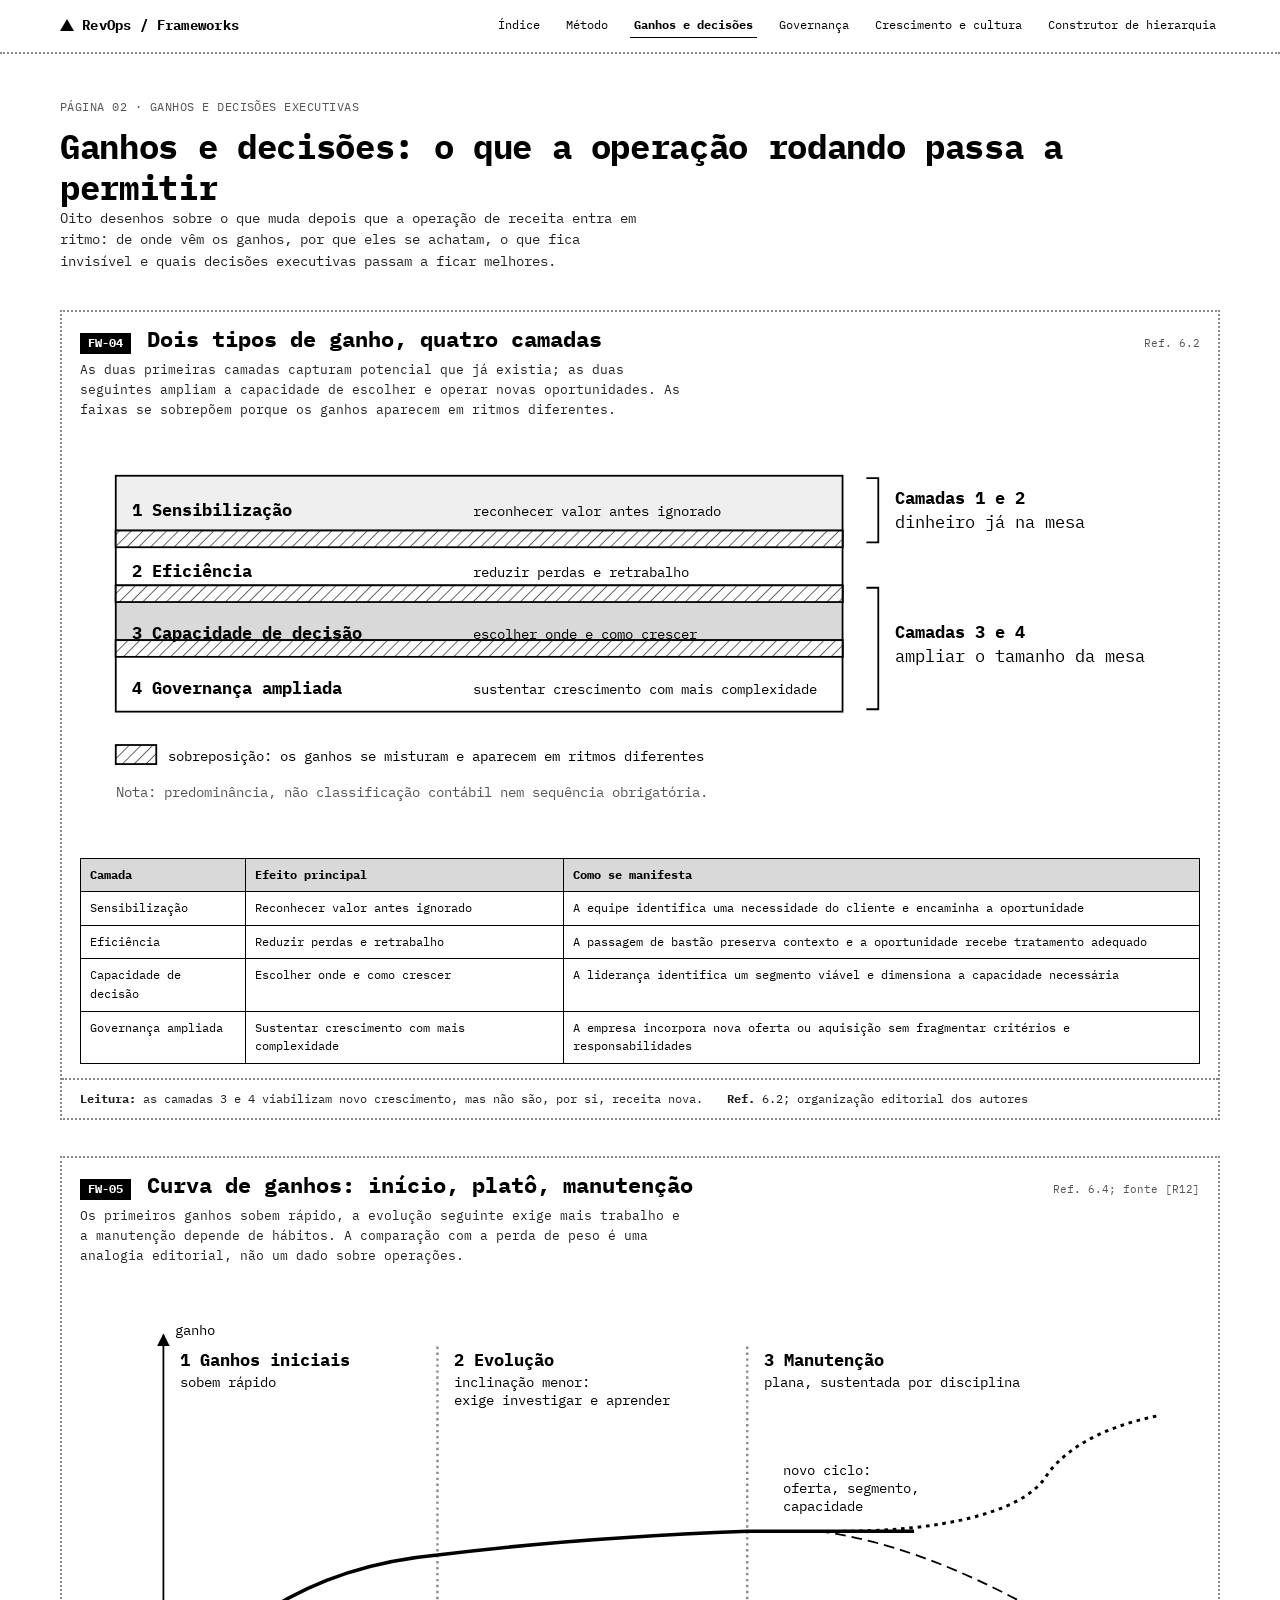
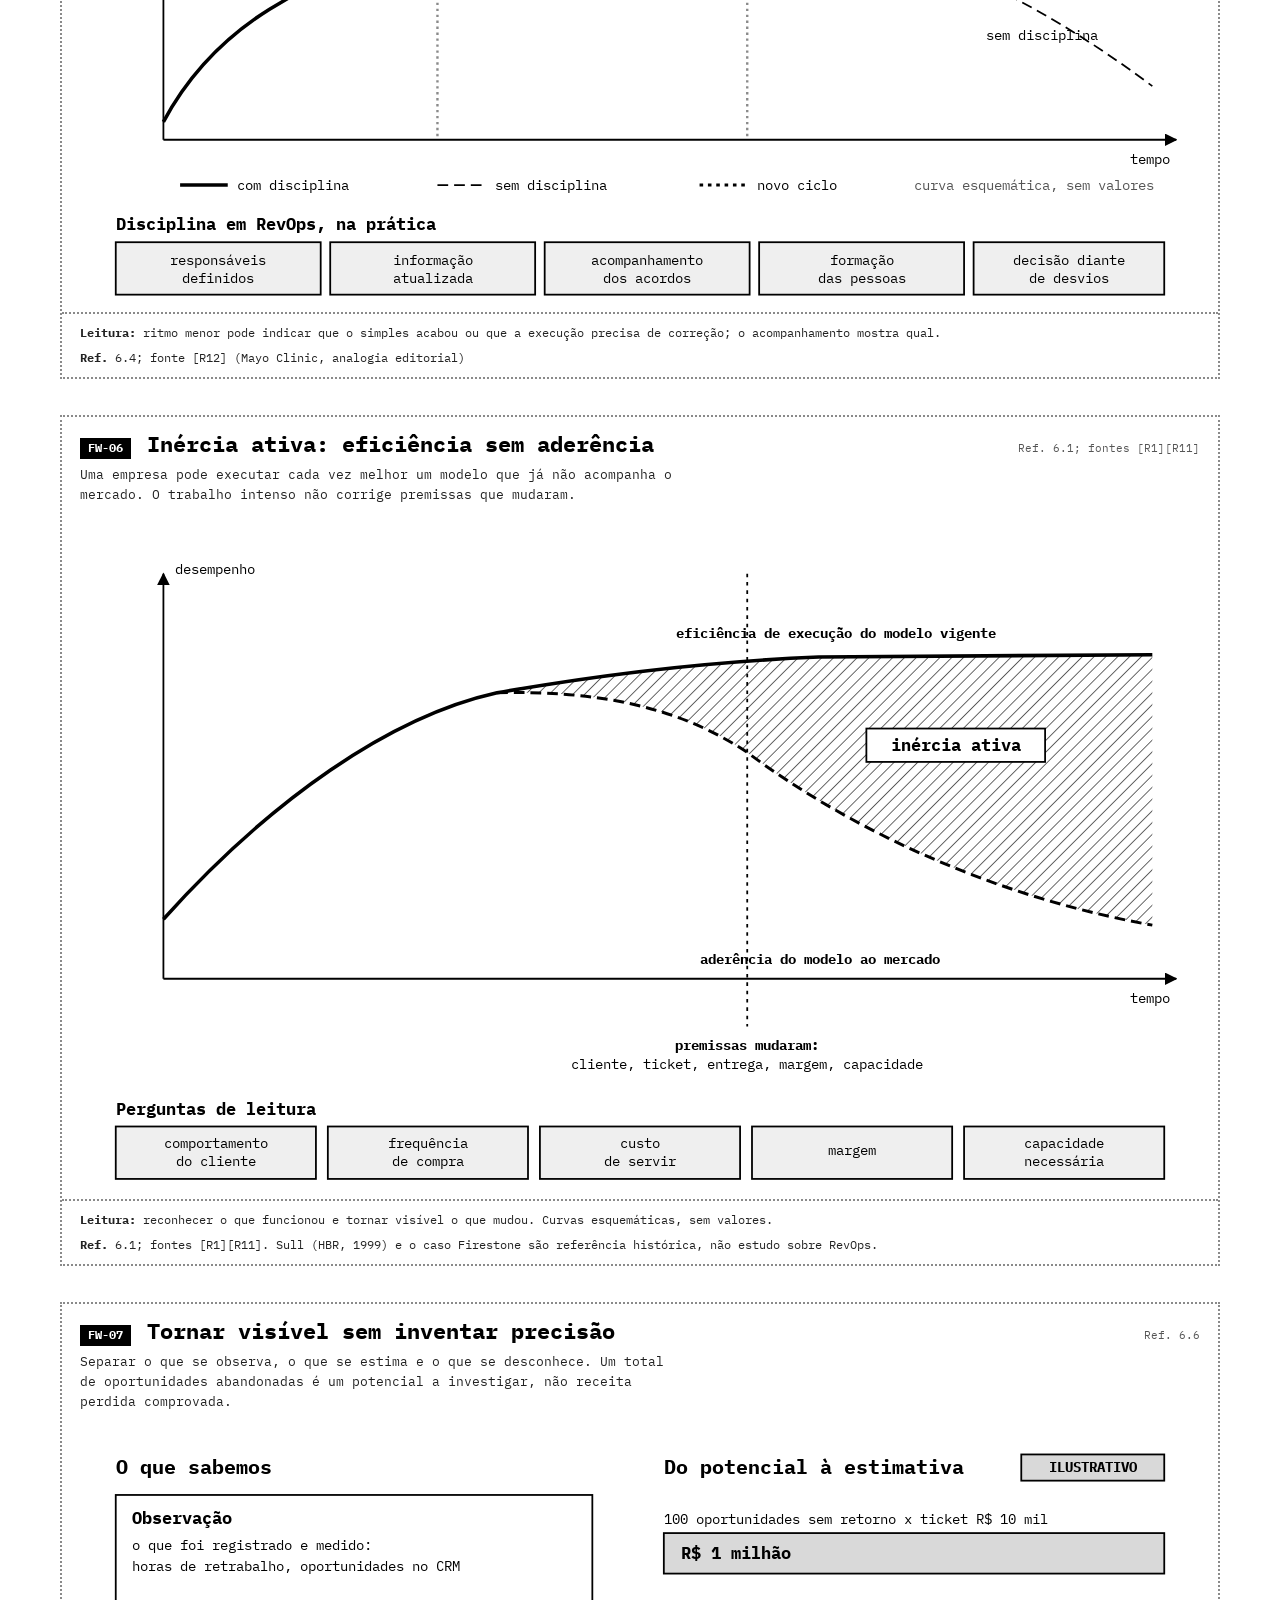
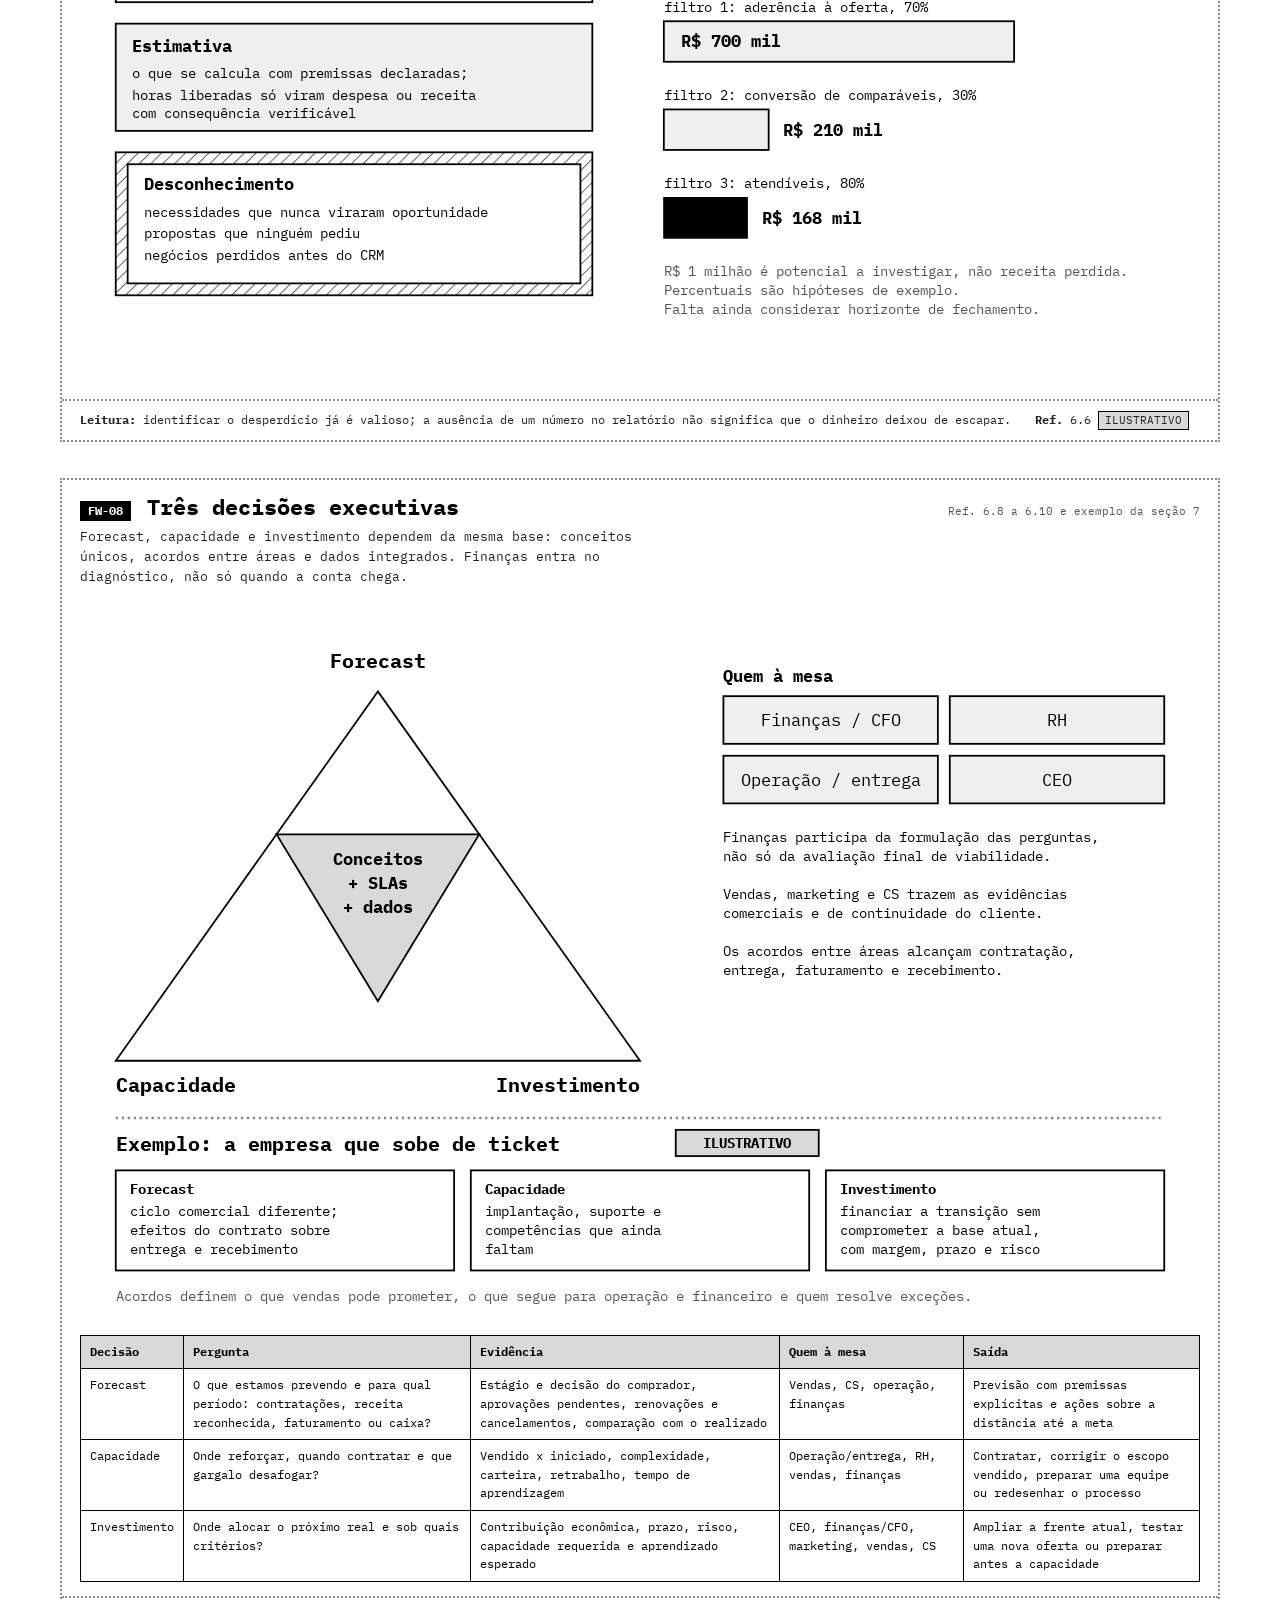
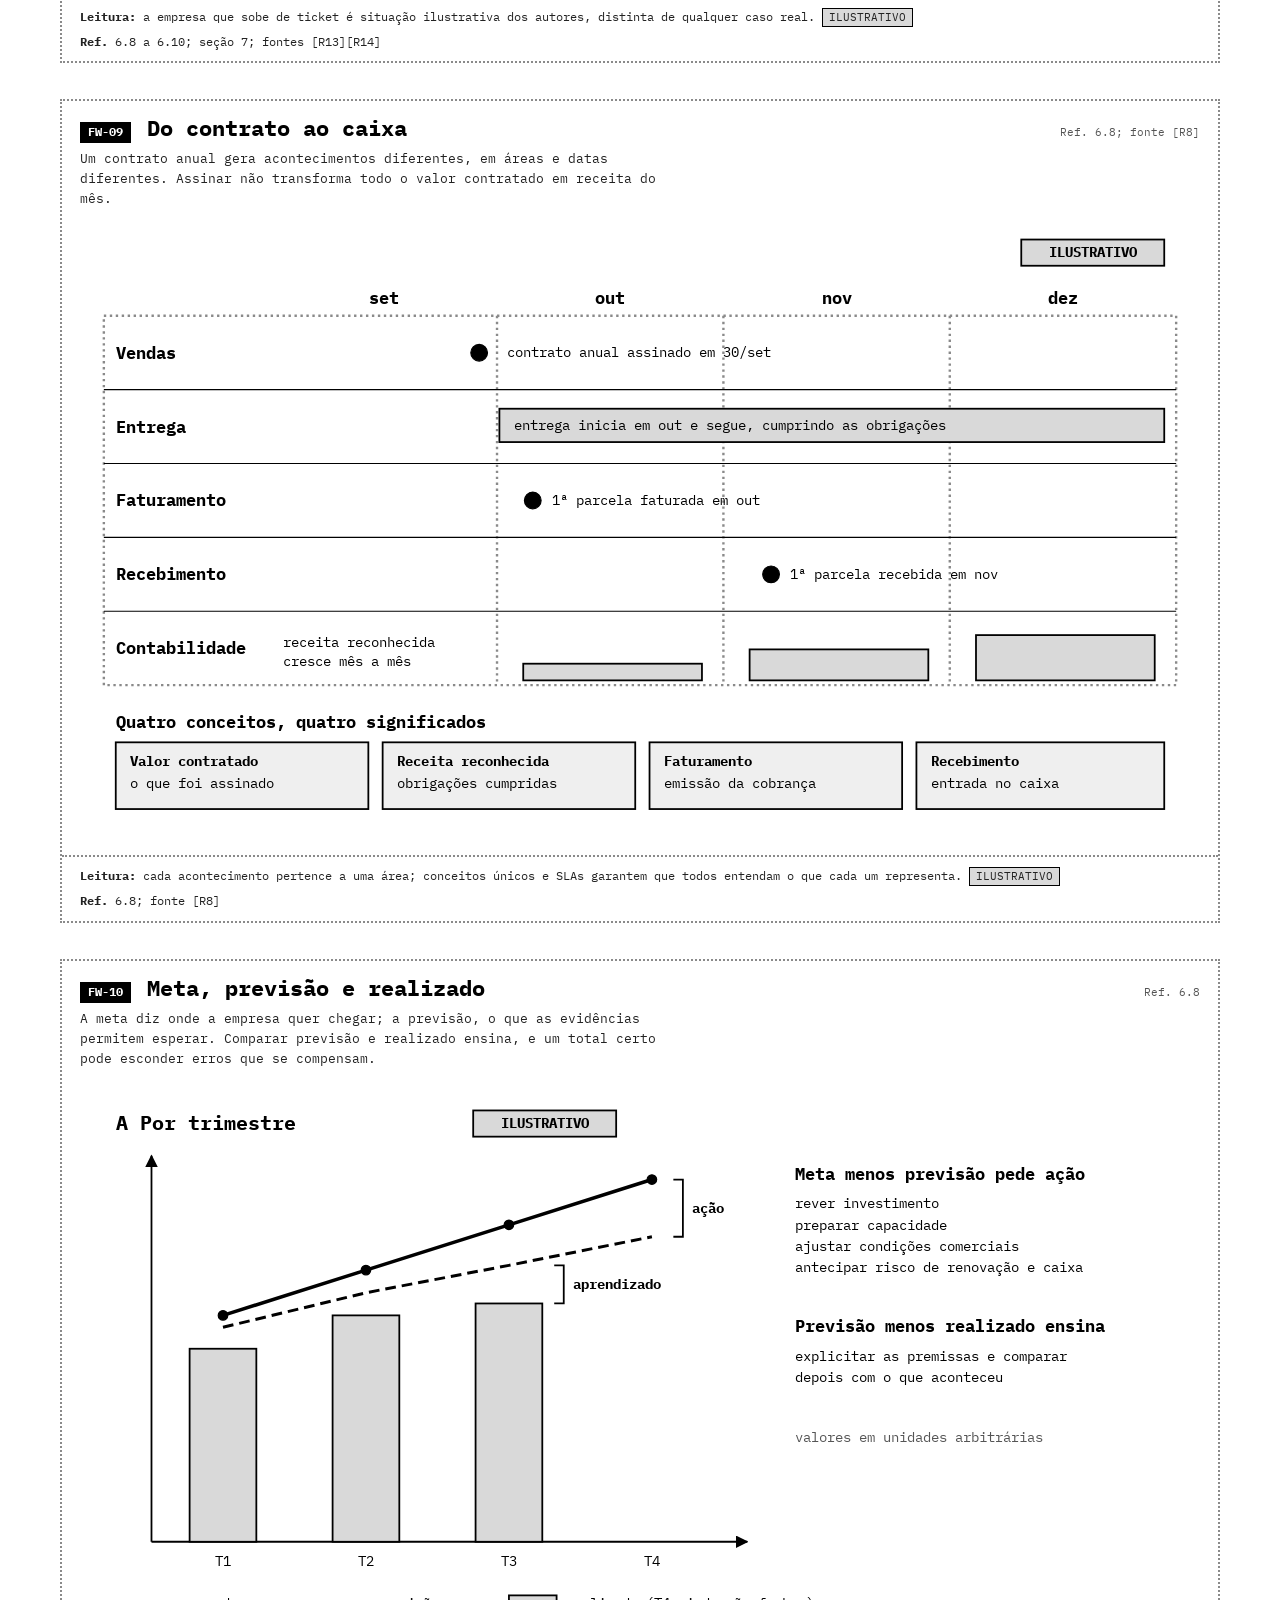
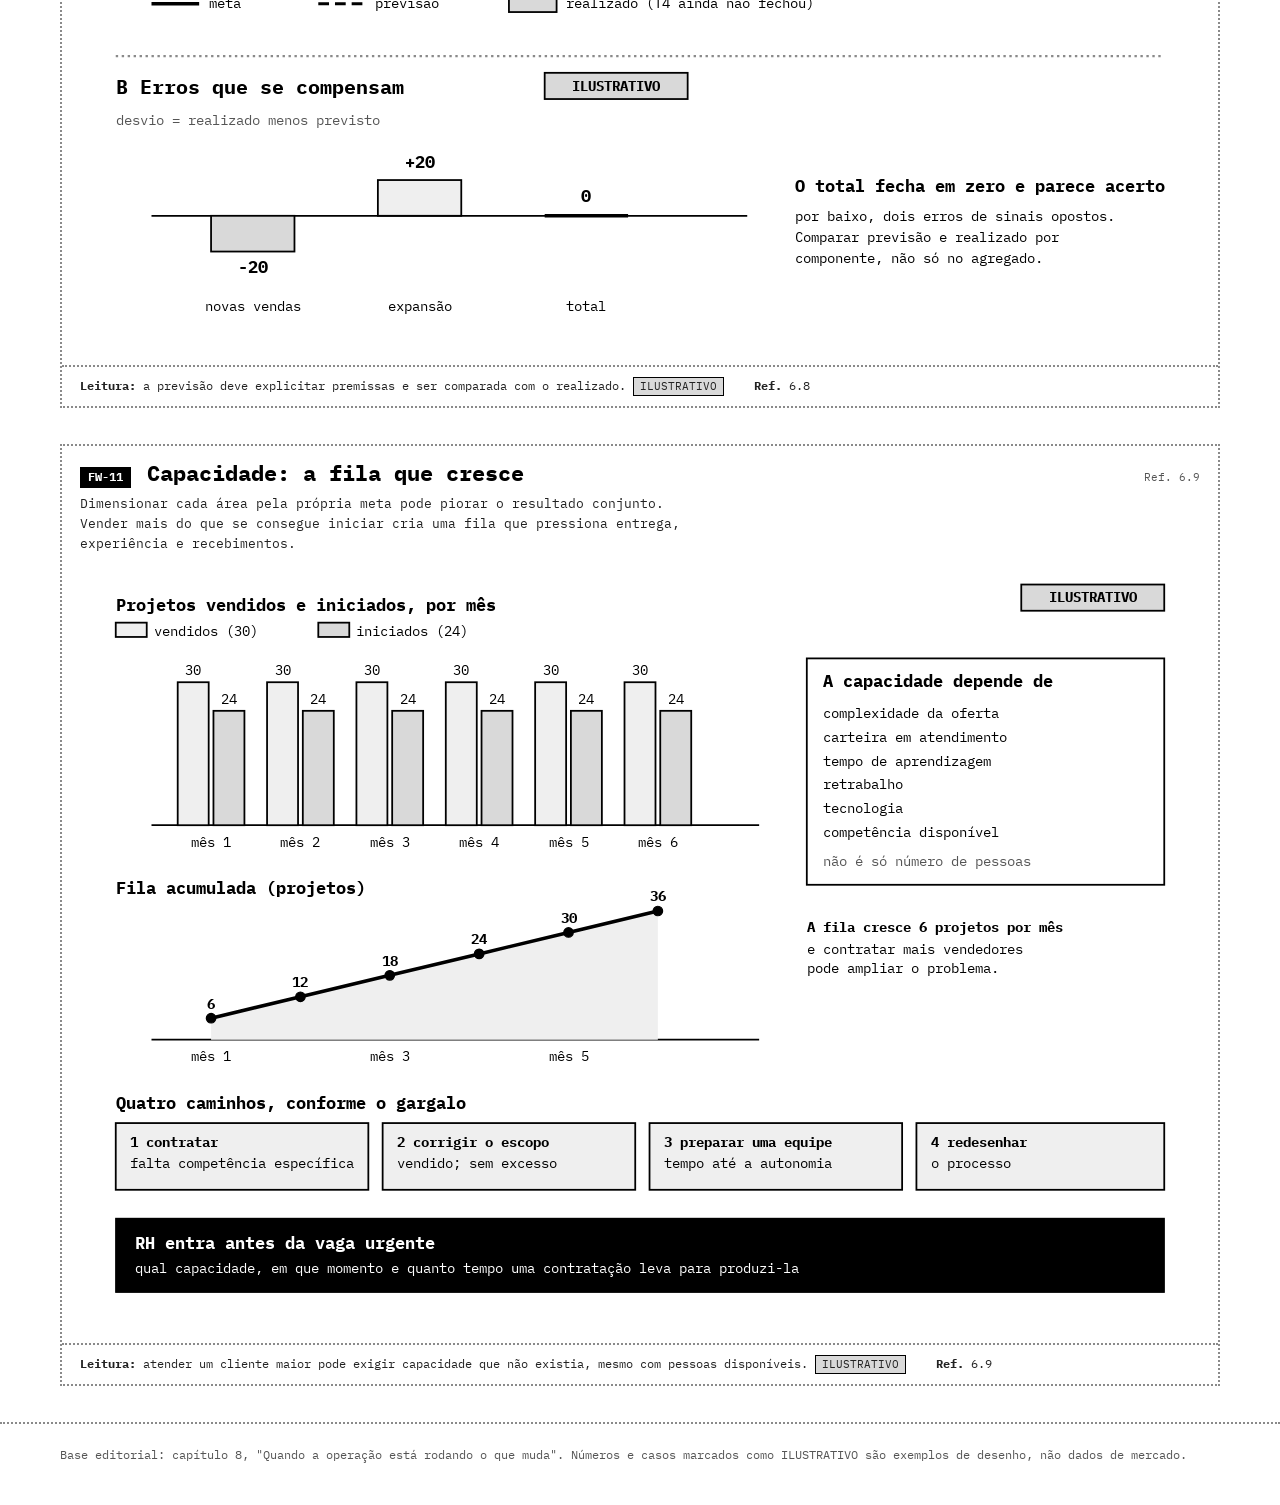
==== commit e3d93b17: "Finaliza pagina de crescimento e cultura (FW-18 a FW-24) Co-Authored-By: Claude Sonnet 5.5 <noreply@" ====
--- a/ganhos-e-decisoes.html
+++ b/ganhos-e-decisoes.html
@@ -33,12 +33,10 @@
   <rect class="fh" x="30" y="168" width="610" height="14"/>
   <!-- textos -->
   <text class="t tb" x="44" y="64">1 Sensibilização</text>
-  <text class="ts" x="250" y="64">reconhecer valor antes ignorado</text>
+  <text class="ts" x="330" y="64">reconhecer valor antes ignorado</text>
   <text class="t tb" x="44" y="115">2 Eficiência</text>
-  <text class="ts" x="250" y="115">reduzir perdas e retrabalho</text>
+  <text class="ts" x="330" y="115">reduzir perdas e retrabalho</text>
   <text class="t tb" x="44" y="167">3 Capacidade de decisão</text>
-  <text class="ts" x="250" y="167" style="display:none"></text>
-  <text class="ts" x="44" y="167" style="display:none"></text>
   <text class="t tb" x="44" y="213">4 Governança ampliada</text>
   <!-- descricoes 3 e 4 em segunda coluna -->
   <text class="ts" x="330" y="167">escolher onde e como crescer</text>
@@ -301,7 +299,6 @@
   <text class="t tb" x="30" y="356">Contabilidade</text>
   <!-- vendas -->
   <circle class="fk" cx="335" cy="103" r="7"/>
-  <text class="ts" x="350" y="107" style="display:none"></text>
   <text class="ts" x="352" y="107" dx="6">contrato anual assinado em 30/set</text>
   <!-- entrega -->
   <rect class="fl" x="352" y="150" width="558" height="28"/>
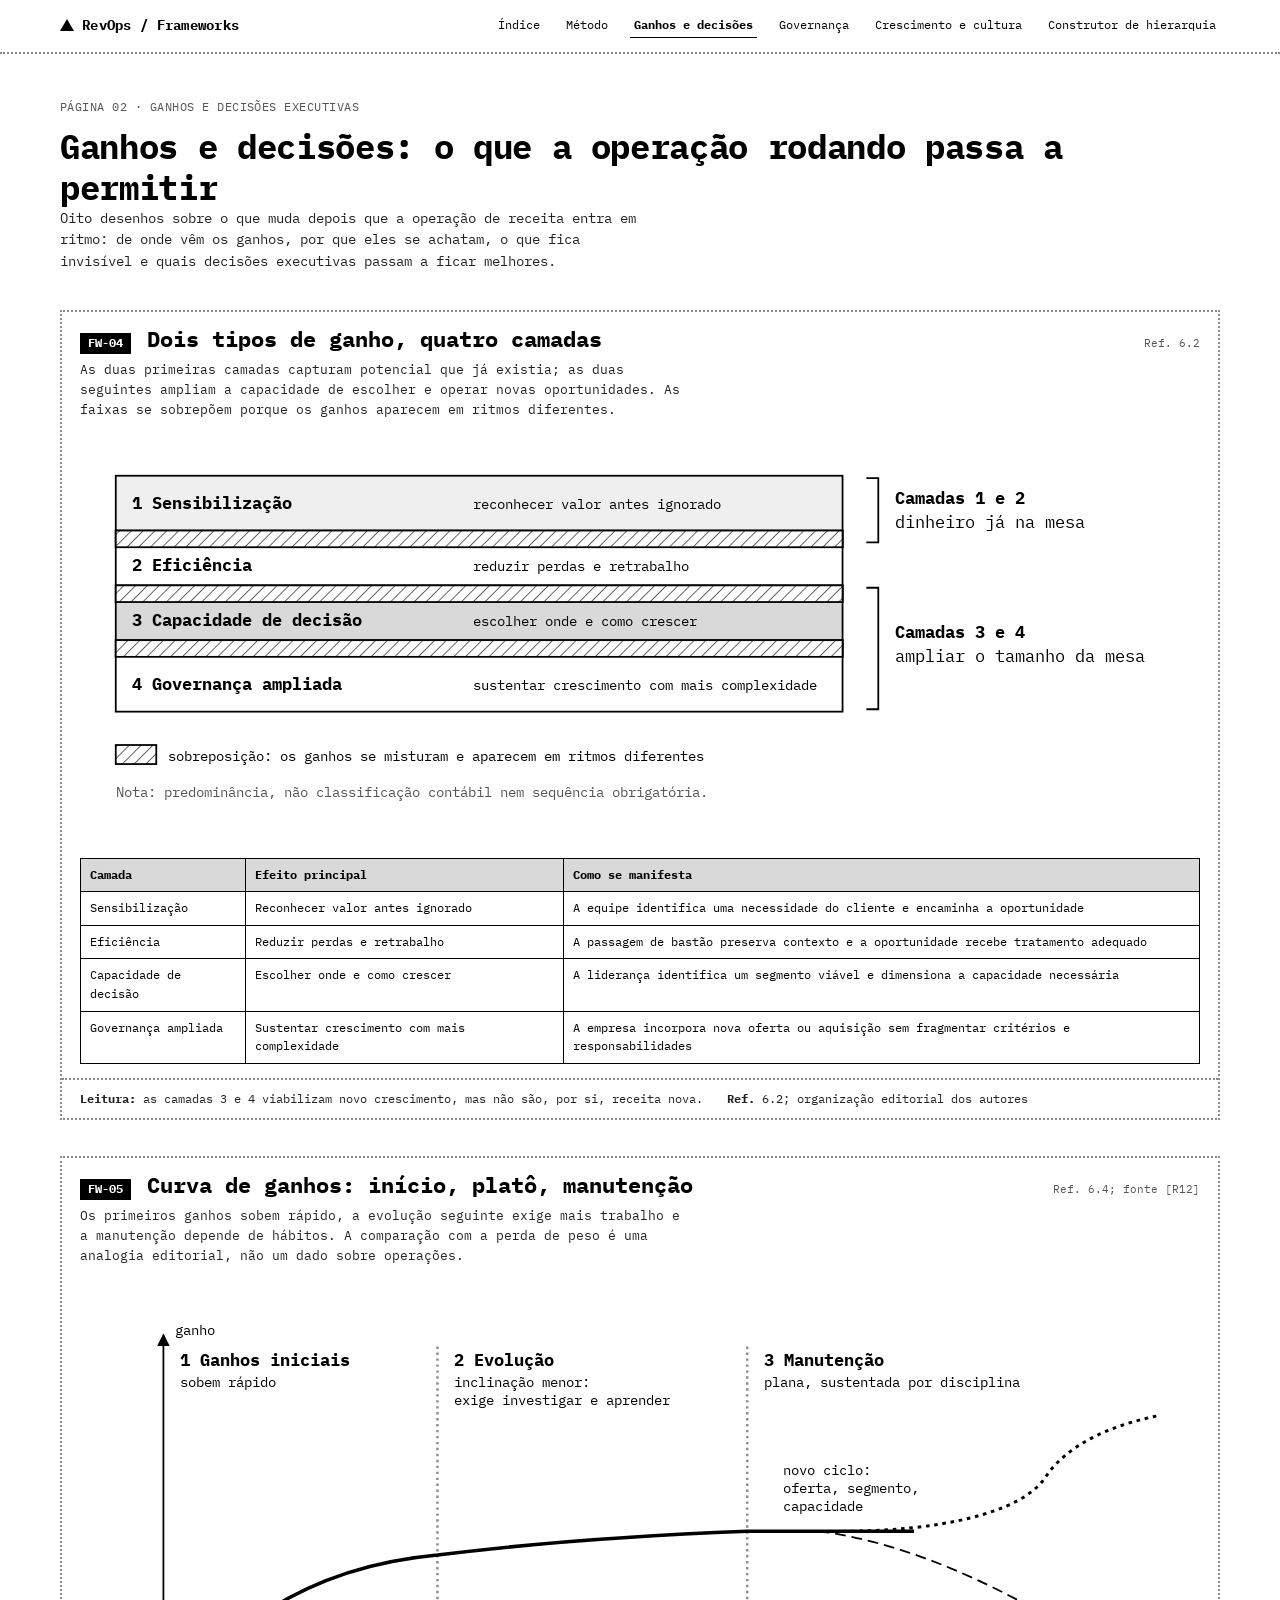
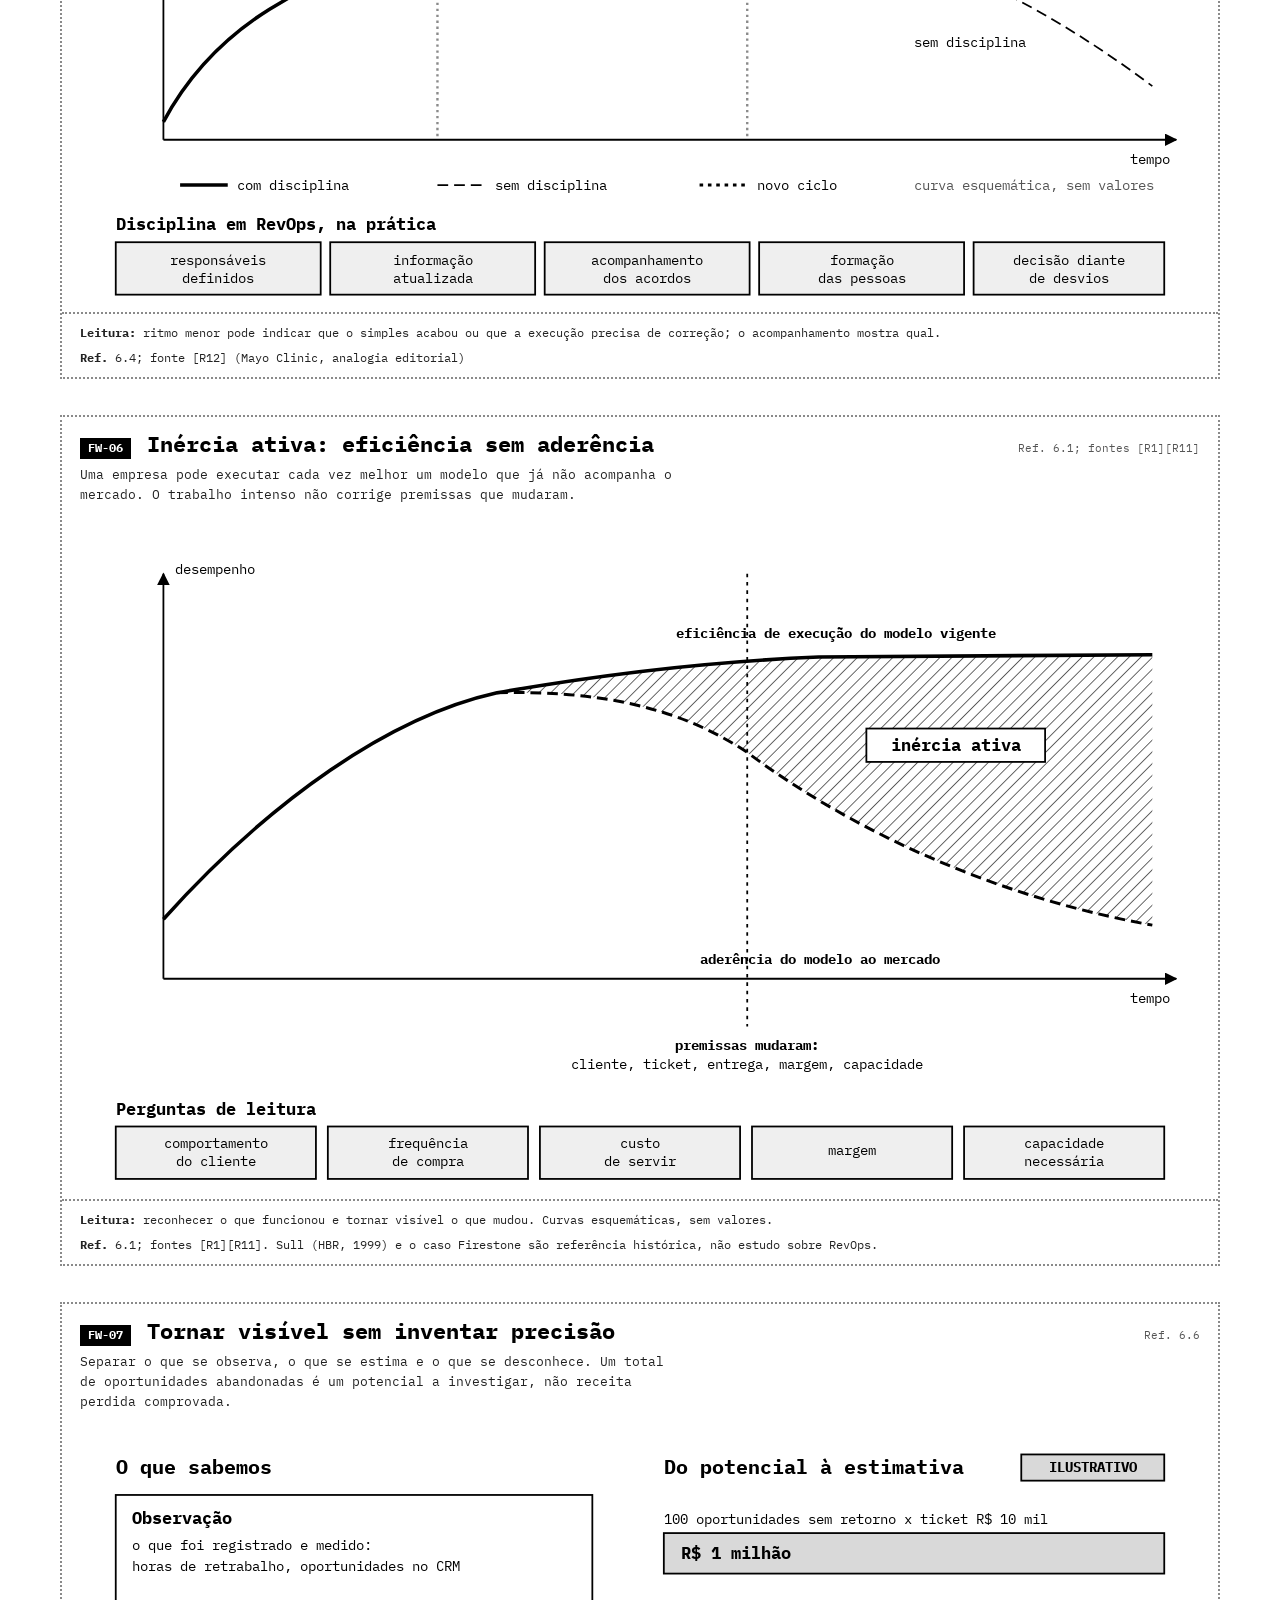
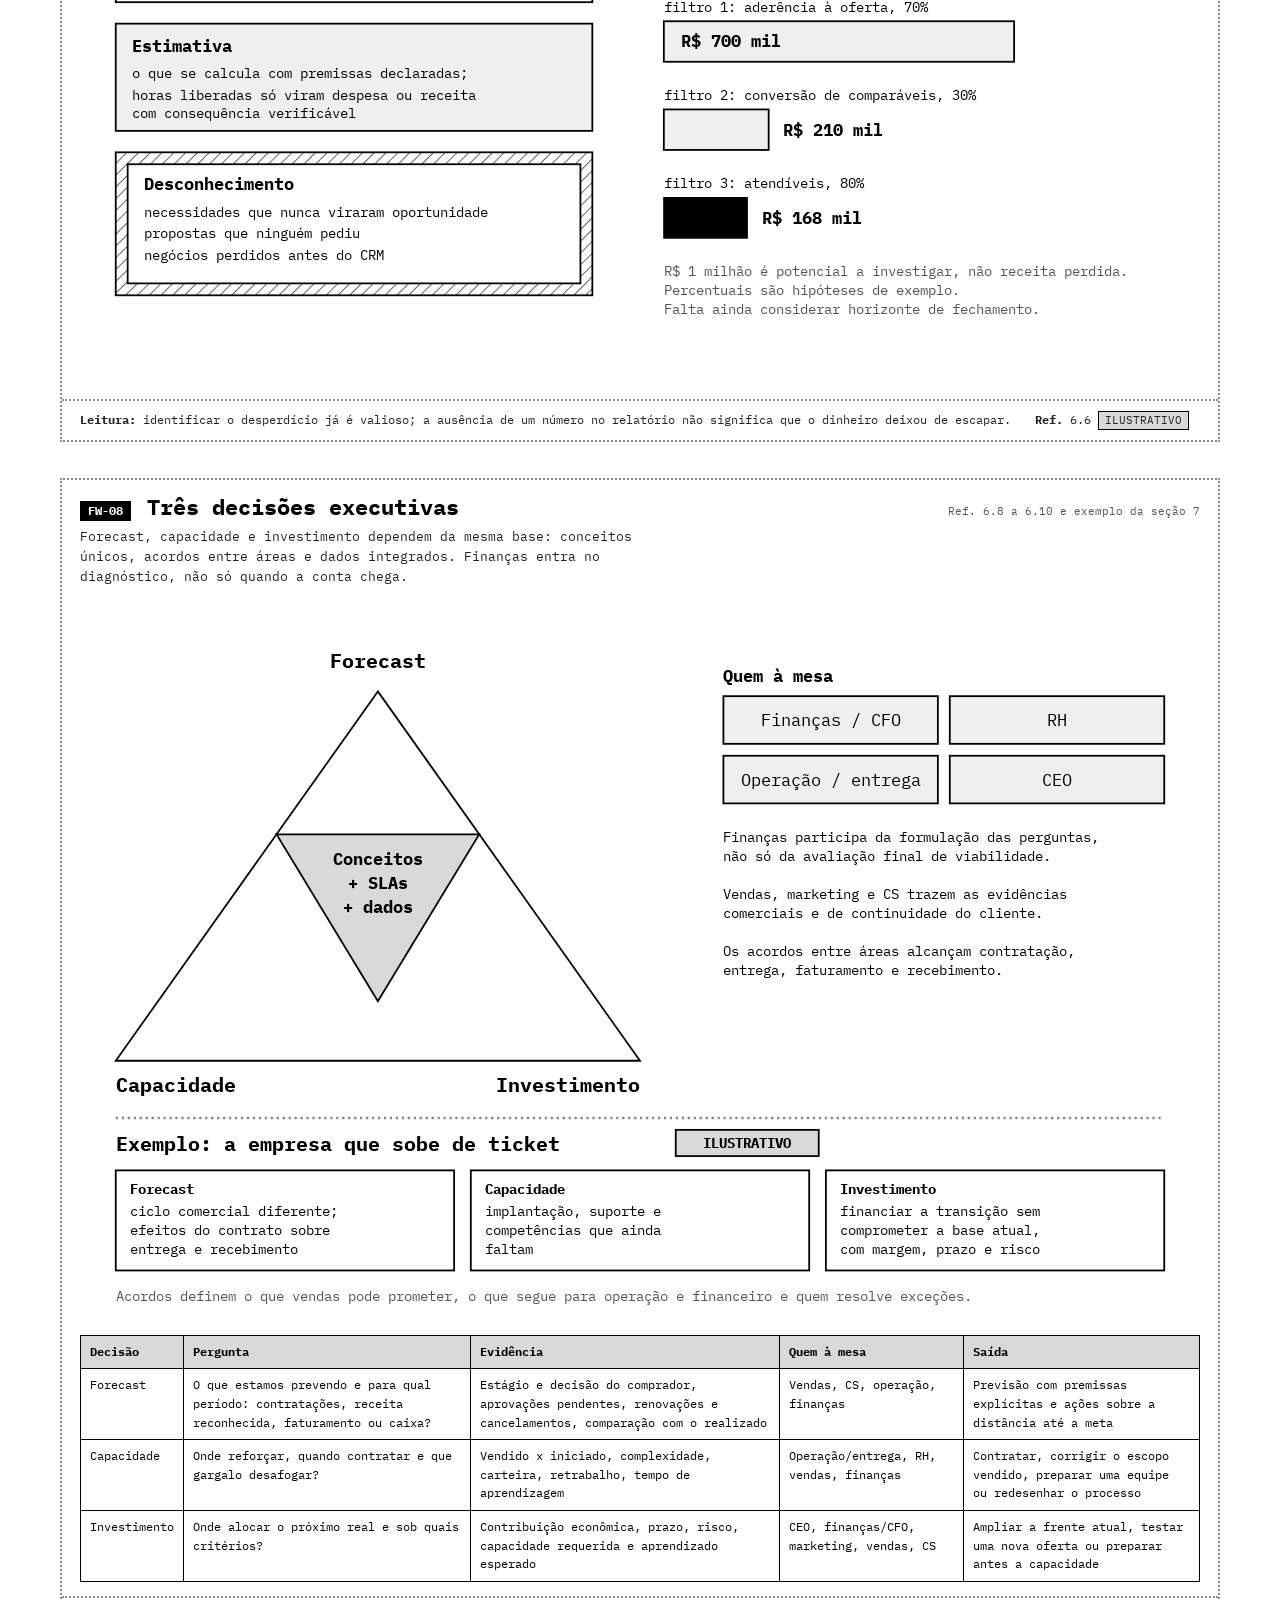
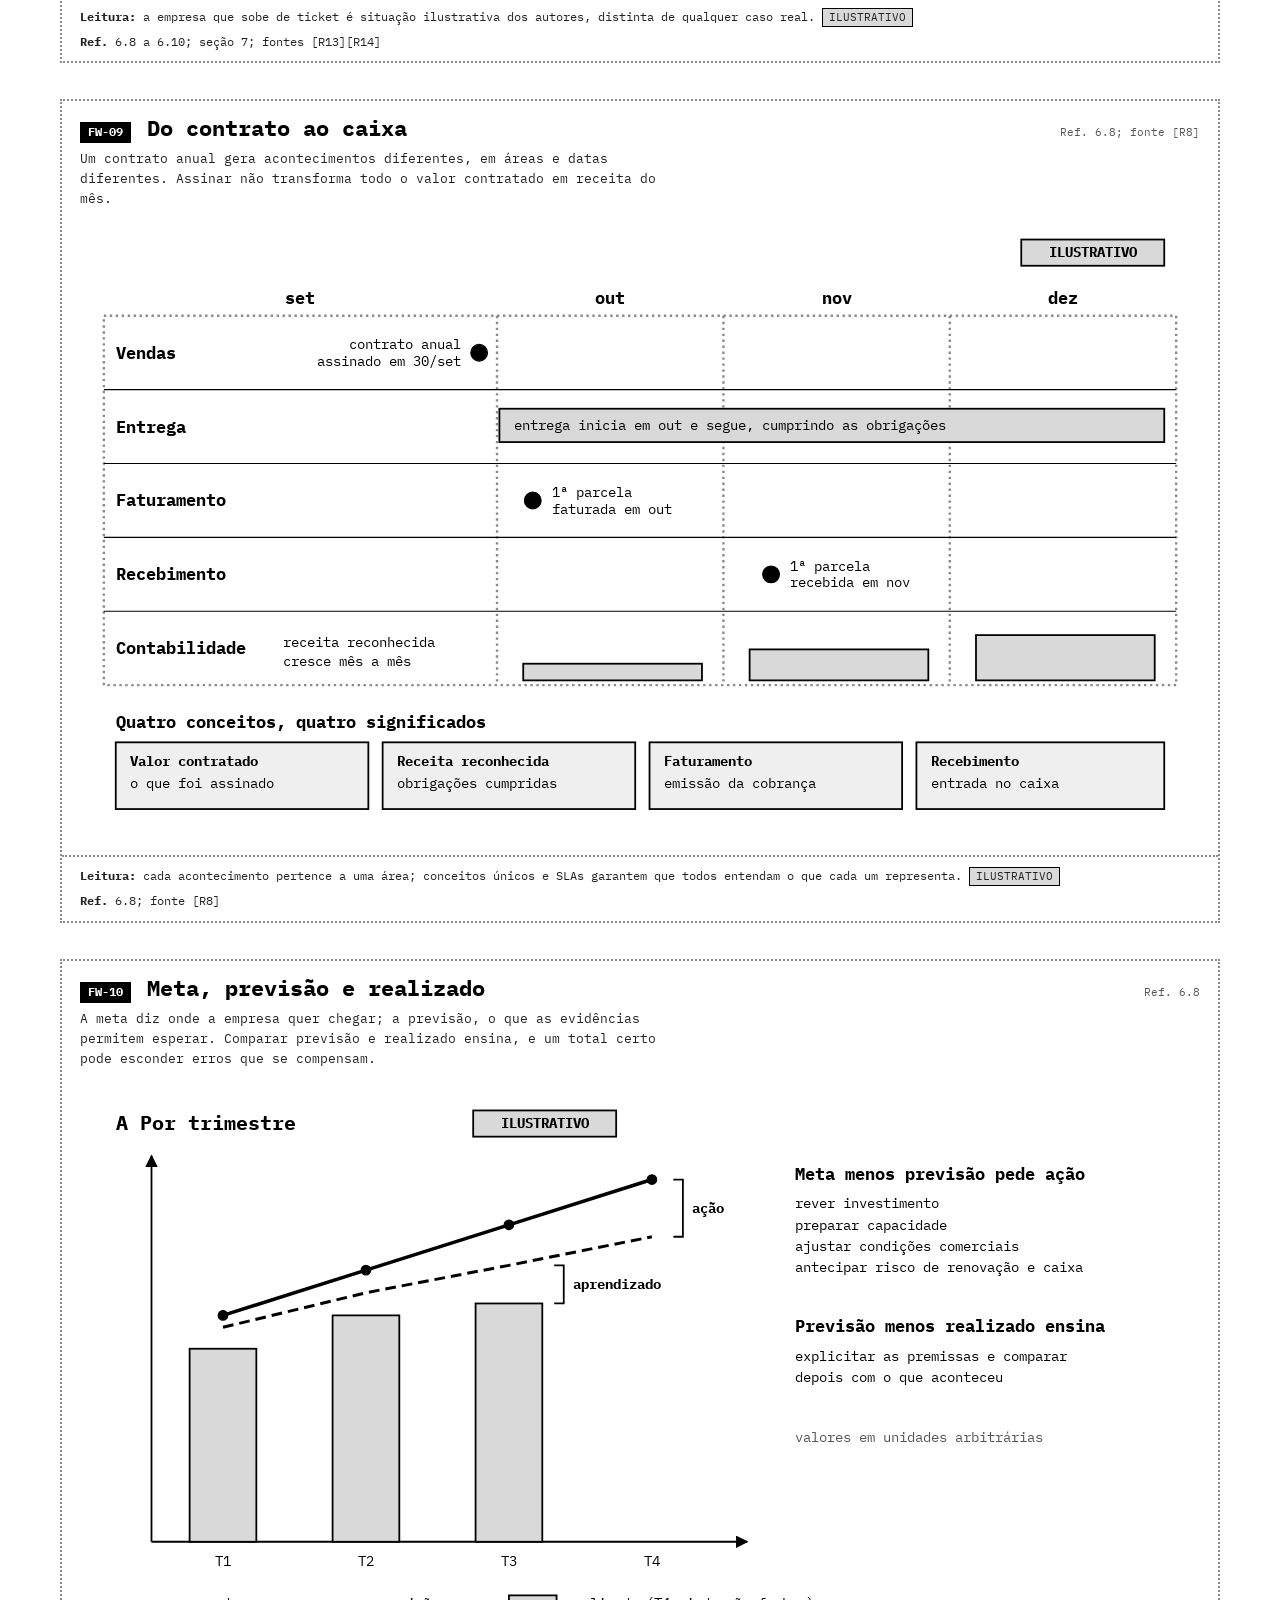
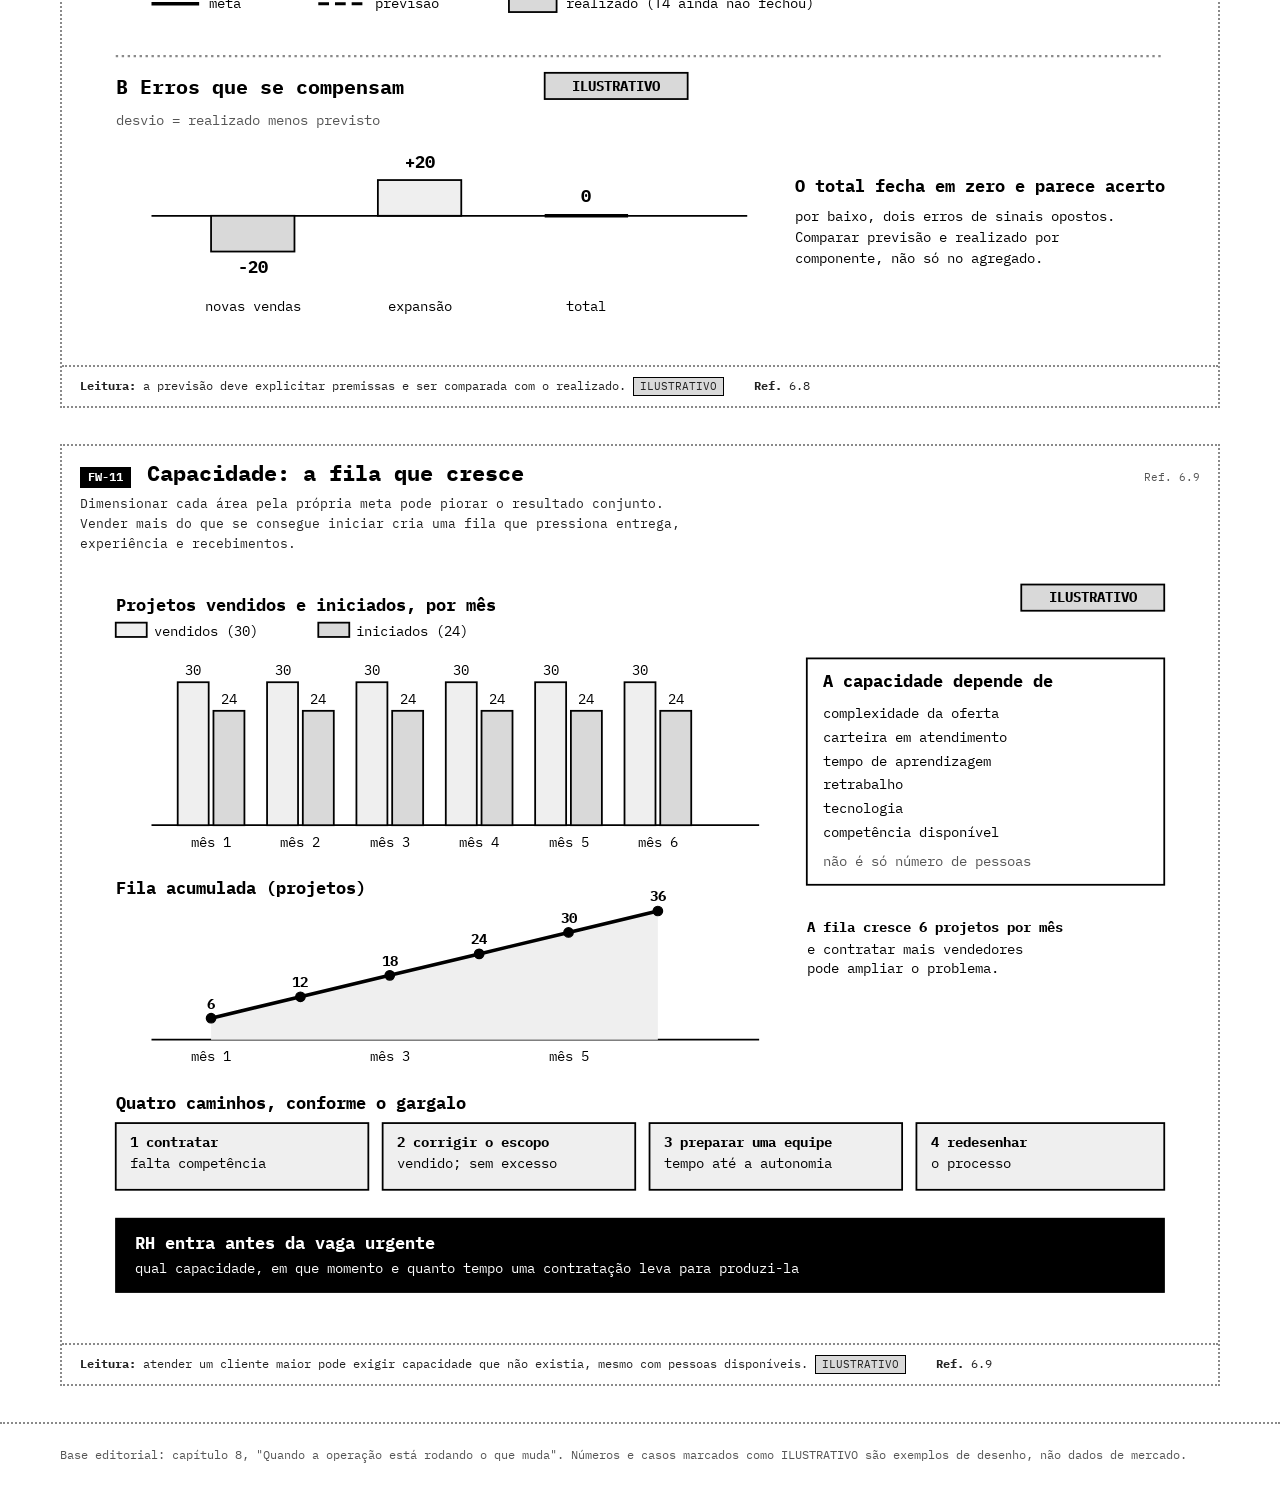
==== commit 2c8c98ac: "Adiciona pagina de ganhos e decisoes (FW-04 a FW-11) Co-Authored-By: Claude Sonnet 5.5 <noreply@anth" ====
--- a/ganhos-e-decisoes.html
+++ b/ganhos-e-decisoes.html
@@ -32,15 +32,15 @@
   <rect class="fh" x="30" y="122" width="610" height="14"/>
   <rect class="fh" x="30" y="168" width="610" height="14"/>
   <!-- textos -->
-  <text class="t tb" x="44" y="64">1 Sensibilização</text>
-  <text class="ts" x="330" y="64">reconhecer valor antes ignorado</text>
-  <text class="t tb" x="44" y="115">2 Eficiência</text>
-  <text class="ts" x="330" y="115">reduzir perdas e retrabalho</text>
-  <text class="t tb" x="44" y="167">3 Capacidade de decisão</text>
-  <text class="t tb" x="44" y="213">4 Governança ampliada</text>
+  <text class="t tb" x="44" y="58">1 Sensibilização</text>
+  <text class="ts" x="330" y="58">reconhecer valor antes ignorado</text>
+  <text class="t tb" x="44" y="110">2 Eficiência</text>
+  <text class="ts" x="330" y="110">reduzir perdas e retrabalho</text>
+  <text class="t tb" x="44" y="156">3 Capacidade de decisão</text>
+  <text class="t tb" x="44" y="210">4 Governança ampliada</text>
   <!-- descricoes 3 e 4 em segunda coluna -->
-  <text class="ts" x="330" y="167">escolher onde e como crescer</text>
-  <text class="ts" x="330" y="213">sustentar crescimento com mais complexidade</text>
+  <text class="ts" x="330" y="156">escolher onde e como crescer</text>
+  <text class="ts" x="330" y="210">sustentar crescimento com mais complexidade</text>
   <!-- chaves -->
   <path class="ln" d="M660 32 L670 32 L670 86 L660 86"/>
   <text class="t tb" x="684" y="54">Camadas 1 e 2</text>
@@ -91,7 +91,7 @@
   <path class="lb" d="M70 365 C110 290 190 235 300 225 C380 215 480 208 560 205 L700 205"/>
   <!-- sem disciplina -->
   <path class="ln" style="stroke-dasharray:9 5" d="M620 205 C700 215 800 260 900 335"/>
-  <text class="ts" x="760" y="296">sem disciplina</text>
+  <text class="ts" x="700" y="302">sem disciplina</text>
   <!-- novo ciclo -->
   <path class="ld" style="stroke-width:2.5" d="M640 205 C720 205 790 190 810 160 C830 130 870 115 905 108"/>
   <text class="ts" x="590" y="158">novo ciclo:</text>
@@ -279,7 +279,7 @@
   <rect class="fl" x="790" y="8" width="120" height="22"/>
   <text class="ts tb" x="850" y="23" text-anchor="middle">ILUSTRATIVO</text>
   <!-- meses -->
-  <text class="t tb" x="255" y="62" text-anchor="middle">set</text>
+  <text class="t tb" x="185" y="62" text-anchor="middle">set</text>
   <text class="t tb" x="445" y="62" text-anchor="middle">out</text>
   <text class="t tb" x="635" y="62" text-anchor="middle">nov</text>
   <text class="t tb" x="825" y="62" text-anchor="middle">dez</text>
@@ -299,16 +299,16 @@
   <text class="t tb" x="30" y="356">Contabilidade</text>
   <!-- vendas -->
   <circle class="fk" cx="335" cy="103" r="7"/>
-  <text class="ts" x="352" y="107" dx="6">contrato anual assinado em 30/set</text>
+  <text class="ts" x="320" y="100" text-anchor="end">contrato anual</text><text class="ts" x="320" y="114" text-anchor="end">assinado em 30/set</text>
   <!-- entrega -->
   <rect class="fl" x="352" y="150" width="558" height="28"/>
   <text class="ts" x="364" y="168">entrega inicia em out e segue, cumprindo as obrigações</text>
   <!-- faturamento -->
   <circle class="fk" cx="380" cy="227" r="7"/>
-  <text class="ts" x="396" y="231">1ª parcela faturada em out</text>
+  <text class="ts" x="396" y="224">1ª parcela</text><text class="ts" x="396" y="238">faturada em out</text>
   <!-- recebimento -->
   <circle class="fk" cx="580" cy="289" r="7"/>
-  <text class="ts" x="596" y="293">1ª parcela recebida em nov</text>
+  <text class="ts" x="596" y="286">1ª parcela</text><text class="ts" x="596" y="300">recebida em nov</text>
   <!-- contabilidade -->
   <rect class="fl" x="372" y="364" width="150" height="14"/>
   <rect class="fl" x="562" y="352" width="150" height="26"/>
@@ -472,7 +472,7 @@
   <!-- caminhos -->
   <text class="t tb" x="30" y="448">Quatro caminhos, conforme o gargalo</text>
   <rect class="fl2" x="30" y="460" width="212" height="56"/>
-  <text class="ts tb" x="42" y="480">1 contratar</text><text class="ts" x="42" y="498">falta competência específica</text>
+  <text class="ts tb" x="42" y="480">1 contratar</text><text class="ts" x="42" y="498">falta competência</text>
   <rect class="fl2" x="254" y="460" width="212" height="56"/>
   <text class="ts tb" x="266" y="480">2 corrigir o escopo</text><text class="ts" x="266" y="498">vendido; sem excesso</text>
   <rect class="fl2" x="478" y="460" width="212" height="56"/>
